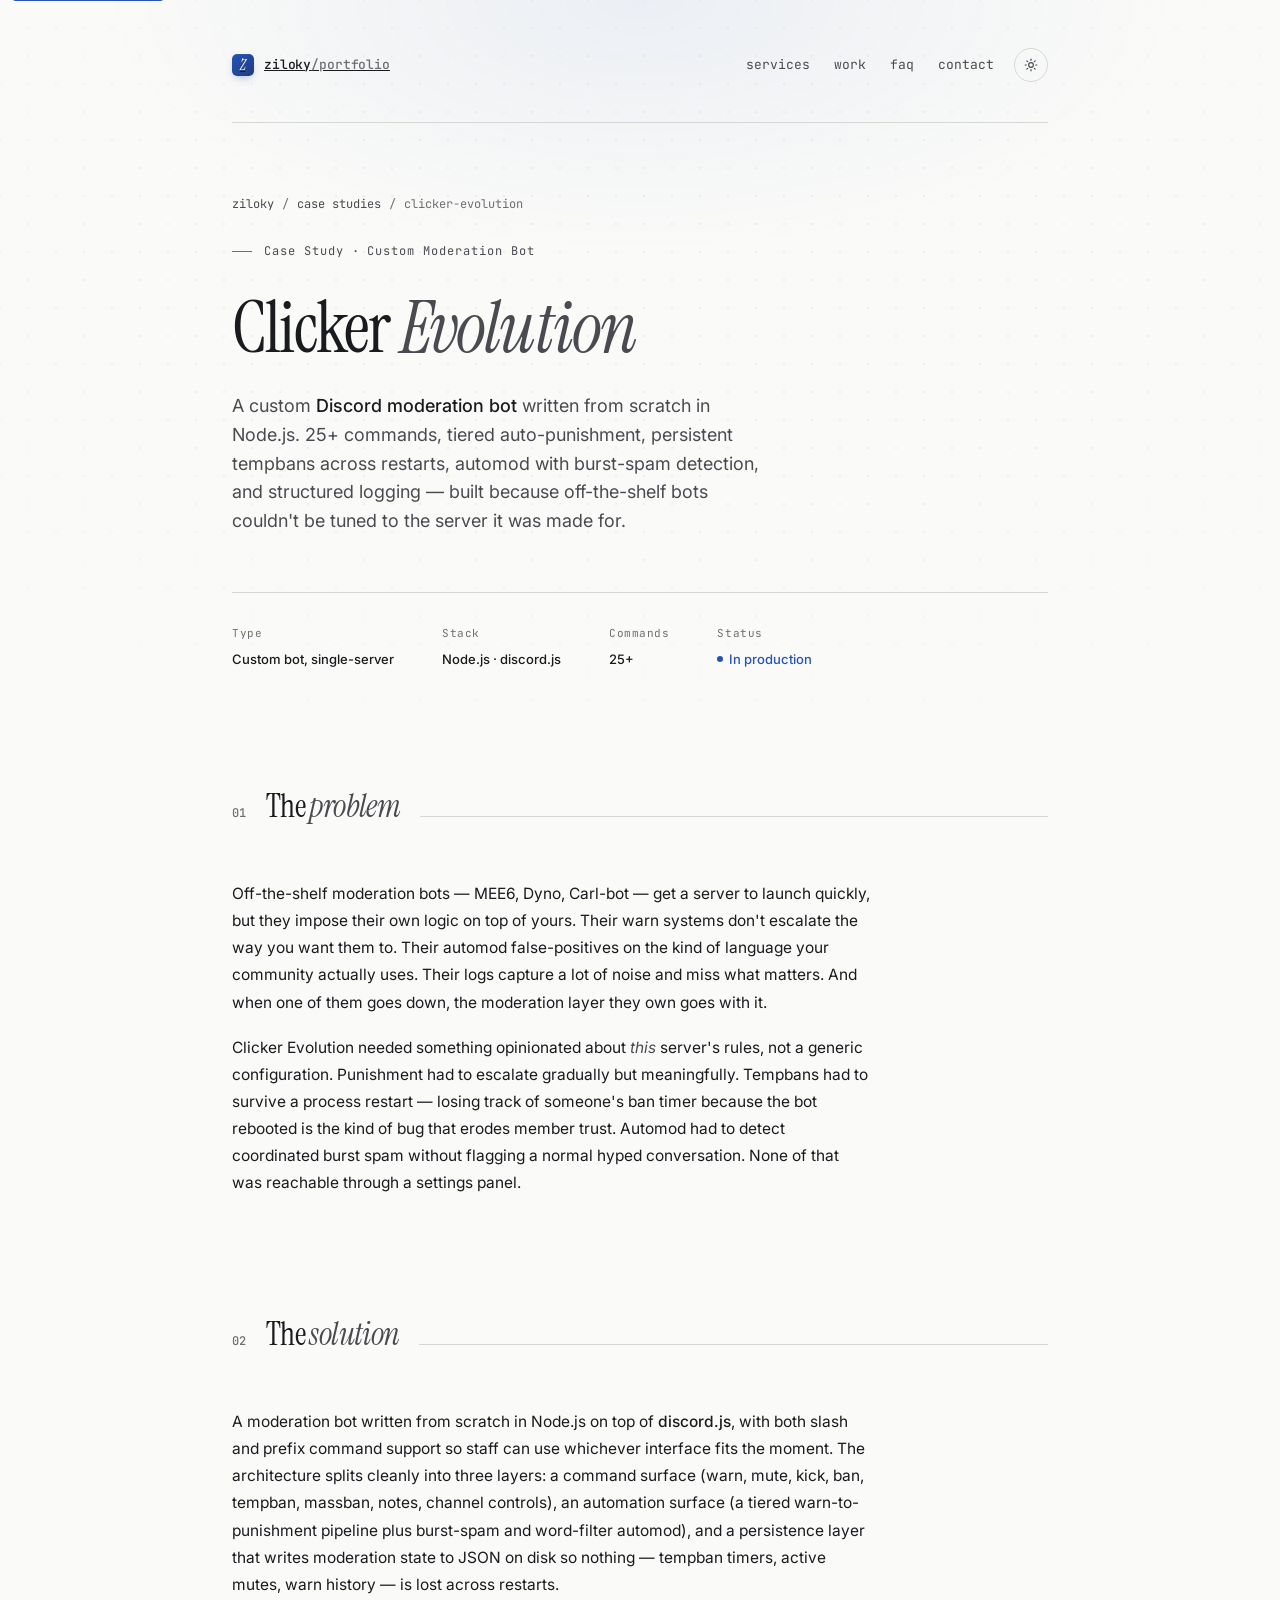
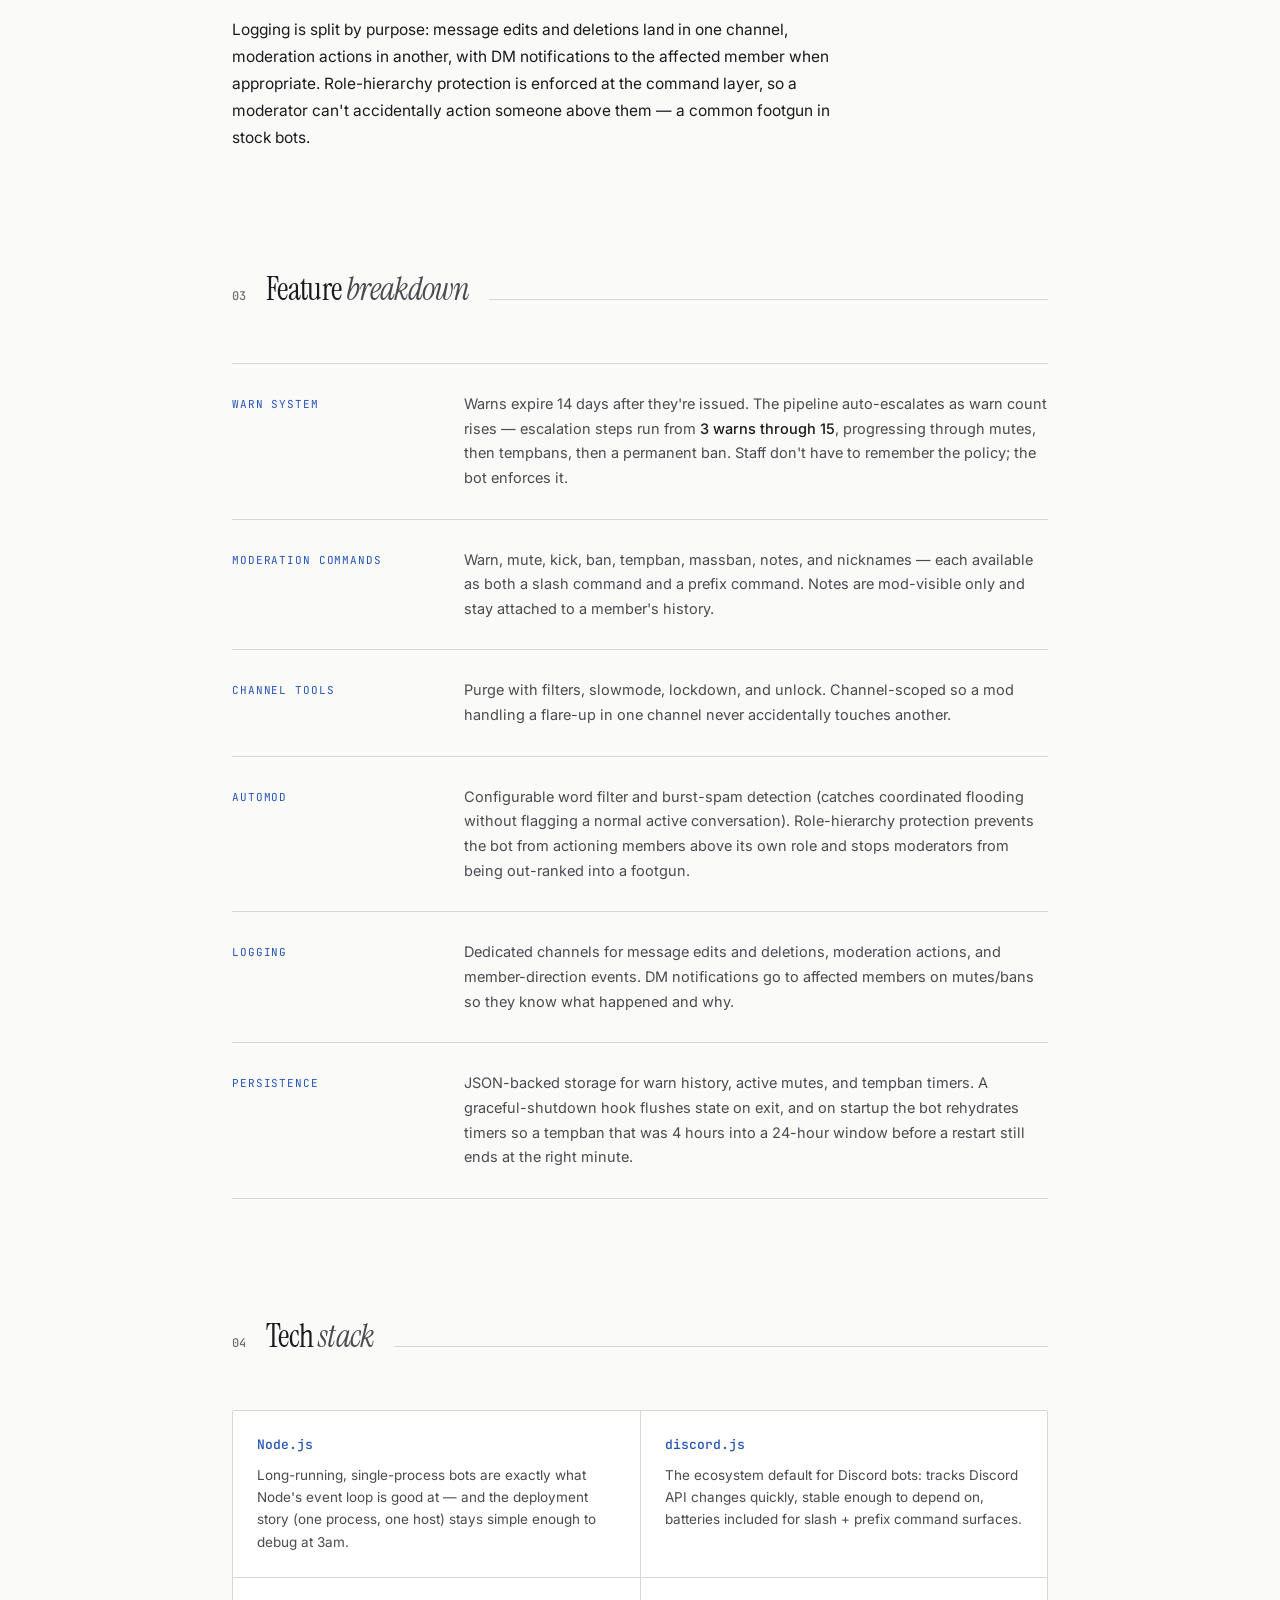
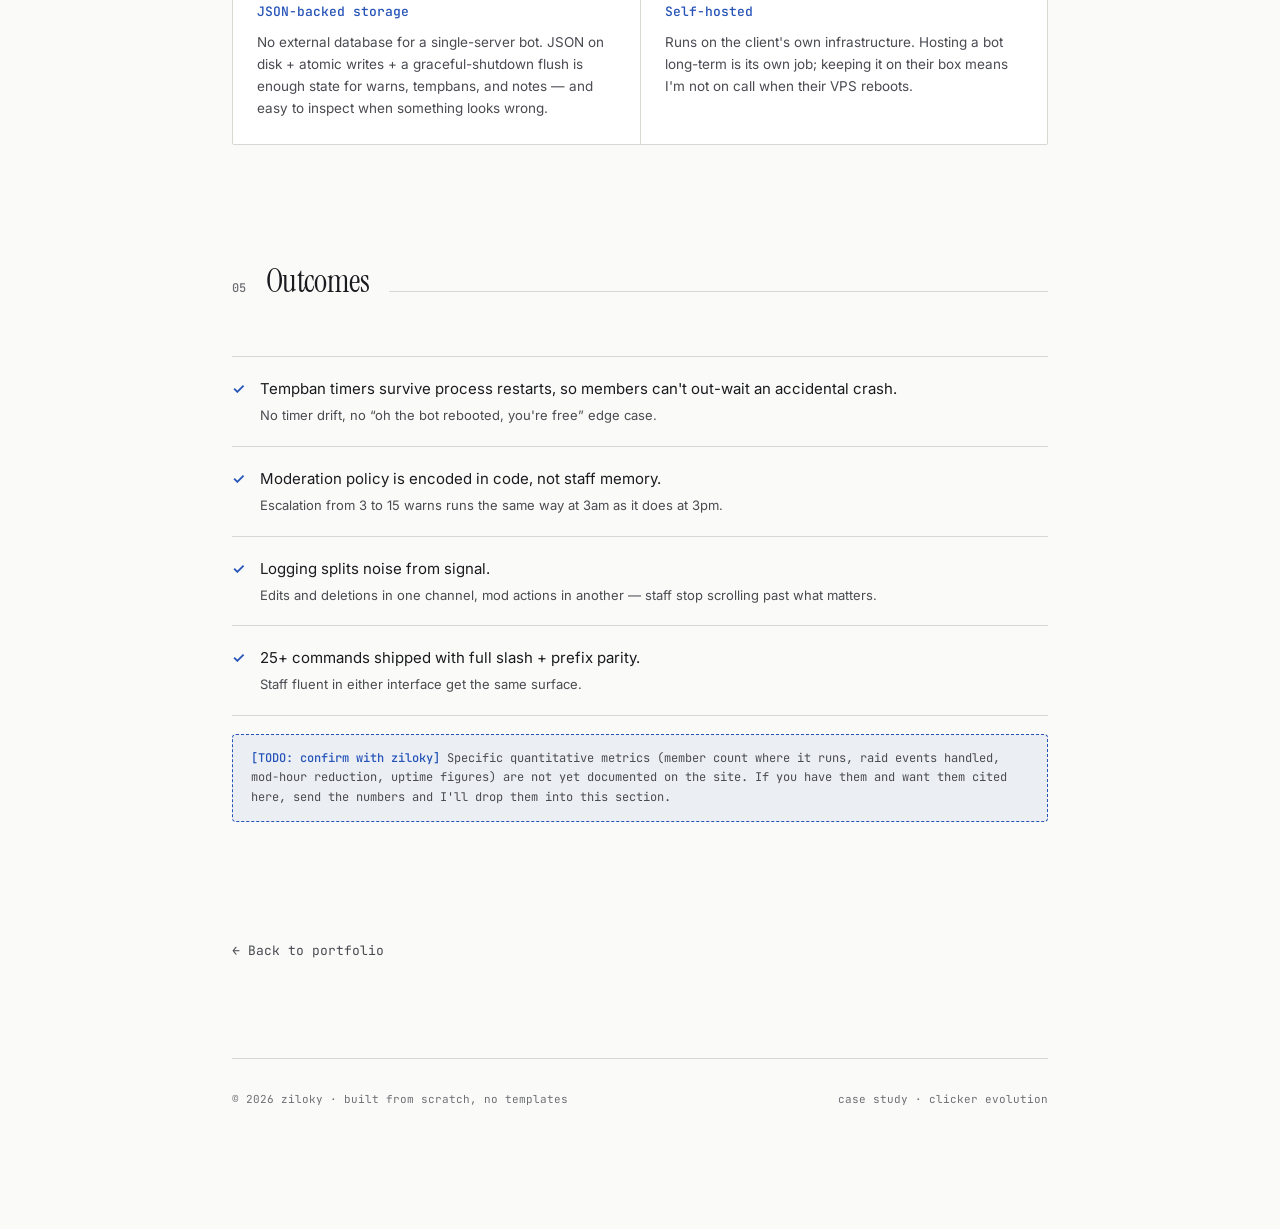
==== case-studies/clicker-evolution/index.html @ 85f427ac "Polish portfolio: SEO, accessibility, performance, case study page" ====
<!DOCTYPE html>
<html lang="en" class="no-js">
<head>
<script>document.documentElement.classList.remove('no-js');</script>
<meta charset="UTF-8">
<meta name="viewport" content="width=device-width, initial-scale=1.0">
<meta name="color-scheme" content="dark light">
<meta name="theme-color" content="#0b0c0e" media="(prefers-color-scheme: dark)">
<meta name="theme-color" content="#fafaf8" media="(prefers-color-scheme: light)">

<title>Clicker Evolution — Custom Discord Moderation Bot · Ziloky</title>
<meta name="description" content="Case study: a custom moderation bot for a Discord server, written from scratch in Node.js. 25+ commands, tiered auto-punishment, persistent tempbans, automod, and structured logging.">
<meta name="author" content="Ziloky">
<link rel="canonical" href="https://zil-oky.github.io/case-studies/clicker-evolution/">

<meta property="og:type" content="article">
<meta property="og:site_name" content="Ziloky">
<meta property="og:url" content="https://zil-oky.github.io/case-studies/clicker-evolution/">
<meta property="og:title" content="Clicker Evolution — Custom Discord Moderation Bot · Ziloky">
<meta property="og:description" content="A moderation bot built from scratch in Node.js. 25+ commands, tiered auto-punishment, persistent tempbans, automod, structured logging.">
<meta property="og:image" content="https://zil-oky.github.io/assets/og-image.png">
<meta property="og:image:width" content="1200">
<meta property="og:image:height" content="630">
<meta property="og:image:alt" content="Ziloky portfolio cover.">

<meta name="twitter:card" content="summary_large_image">
<meta name="twitter:title" content="Clicker Evolution — Custom Discord Moderation Bot · Ziloky">
<meta name="twitter:description" content="A moderation bot built from scratch in Node.js. 25+ commands, tiered auto-punishment, persistent tempbans, automod, structured logging.">
<meta name="twitter:image" content="https://zil-oky.github.io/assets/og-image.png">

<link rel="icon" href="/assets/favicon.svg" type="image/svg+xml">
<link rel="icon" href="/assets/favicon-32.png" sizes="32x32" type="image/png">
<link rel="apple-touch-icon" href="/assets/apple-touch-icon.png">
<link rel="manifest" href="/site.webmanifest">

<link rel="preconnect" href="https://fonts.googleapis.com">
<link rel="preconnect" href="https://fonts.gstatic.com" crossorigin>
<link rel="preload" as="style" href="https://fonts.googleapis.com/css2?family=Instrument+Serif:ital@0;1&family=Inter:wght@400;500;600&family=JetBrains+Mono:wght@400;500&display=swap" onload="this.onload=null;this.rel='stylesheet'">
<noscript><link rel="stylesheet" href="https://fonts.googleapis.com/css2?family=Instrument+Serif:ital@0;1&family=Inter:wght@400;500;600&family=JetBrains+Mono:wght@400;500&display=swap"></noscript>

<script type="application/ld+json">
{
  "@context": "https://schema.org",
  "@type": "Article",
  "headline": "Clicker Evolution — Custom Discord Moderation Bot",
  "description": "Case study: a custom moderation bot for a Discord server, written from scratch in Node.js.",
  "author": { "@type": "Person", "name": "Ziloky", "url": "https://zil-oky.github.io/" },
  "image": "https://zil-oky.github.io/assets/og-image.png",
  "mainEntityOfPage": "https://zil-oky.github.io/case-studies/clicker-evolution/"
}
</script>

<link rel="stylesheet" href="/assets/styles.css">
<style>
  /* Case-study page-specific tweaks */
  .breadcrumb{
    font-family: 'JetBrains Mono', monospace;
    font-size: 12px;
    color: var(--ink-faint);
    margin-bottom: 28px;
    display: flex;
    gap: 8px;
    align-items: center;
    flex-wrap: wrap;
  }
  .breadcrumb a{
    color: var(--ink-muted);
    text-decoration: none;
    transition: color 0.2s;
  }
  .breadcrumb a:hover{color: var(--accent)}
  .breadcrumb .sep{color: var(--ink-faint)}

  header.case-hero h1{
    font-size: clamp(40px, 6.5vw, 72px);
    margin-bottom: 28px;
  }
  .case-hero .lede{font-size: 18px}

  .prose{
    color: var(--ink);
    font-size: 15.5px;
    line-height: 1.75;
    max-width: 640px;
  }
  .prose p + p{margin-top: 18px}
  .prose strong{color: var(--ink); font-weight: 500}
  .prose em{font-style: italic; color: var(--ink-muted)}

  .feature-detail{
    border-top: 1px solid var(--line);
    padding: 28px 0;
    display: grid;
    grid-template-columns: 200px 1fr;
    gap: 32px;
    align-items: start;
  }
  .feature-detail:last-child{border-bottom: 1px solid var(--line)}
  .feature-detail .label{
    font-family: 'JetBrains Mono', monospace;
    font-size: 11px;
    letter-spacing: 0.08em;
    color: var(--accent);
    padding-top: 4px;
  }
  .feature-detail .body{color: var(--ink-muted); font-size: 14.5px; line-height: 1.7}
  .feature-detail .body strong{color: var(--ink); font-weight: 500}

  .stack-list{
    display: grid;
    grid-template-columns: 1fr 1fr;
    gap: 1px;
    background: var(--line);
    border: 1px solid var(--line);
    border-radius: 2px;
    overflow: hidden;
  }
  .stack-item{
    background: var(--bg-raised);
    padding: 24px;
  }
  .stack-item .name{
    font-family: 'JetBrains Mono', monospace;
    font-size: 13px;
    color: var(--accent);
    margin-bottom: 8px;
    font-weight: 500;
  }
  .stack-item .why{
    color: var(--ink-muted);
    font-size: 13.5px;
    line-height: 1.65;
  }

  .outcome-list{display: flex; flex-direction: column}
  .outcome-list li{
    list-style: none;
    border-top: 1px solid var(--line);
    padding: 20px 0 20px 28px;
    position: relative;
    color: var(--ink);
    font-size: 15px;
    line-height: 1.6;
  }
  .outcome-list li:last-child{border-bottom: 1px solid var(--line)}
  .outcome-list li::before{
    content: '✓';
    position: absolute;
    left: 0;
    top: 20px;
    color: var(--accent);
    font-weight: 600;
  }
  .outcome-list li .muted{color: var(--ink-muted); font-size: 13px; display: block; margin-top: 4px}

  .todo-note{
    background: var(--accent-soft);
    border: 1px dashed var(--accent);
    border-radius: 4px;
    padding: 14px 18px;
    font-family: 'JetBrains Mono', monospace;
    font-size: 12px;
    color: var(--ink-muted);
    line-height: 1.6;
    margin-top: 18px;
  }
  .todo-note strong{color: var(--accent); font-weight: 500}

  .back-link{
    display: inline-flex;
    align-items: center;
    gap: 10px;
    color: var(--ink-muted);
    text-decoration: none;
    font-family: 'JetBrains Mono', monospace;
    font-size: 13px;
    margin-top: 8px;
    transition: color 0.2s, gap 0.2s ease;
  }
  .back-link:hover{color: var(--accent); gap: 14px}

  @media (max-width: 780px){
    .feature-detail{grid-template-columns: 1fr; gap: 8px}
    .stack-list{grid-template-columns: 1fr}
  }
</style>
</head>
<body>

<a class="skip-link" href="#main">Skip to content</a>

<div class="wrap">

  <nav class="topbar reveal" aria-label="Primary">
    <a class="logo" href="/" aria-label="Ziloky portfolio — home">
      <span class="mark" aria-hidden="true">Z</span>
      <span class="logo-text">ziloky<span class="muted">/portfolio</span></span>
    </a>
    <div class="nav-right">
      <div class="nav-links">
        <a href="/#services">services</a>
        <a href="/#work">work</a>
        <a href="/#faq">faq</a>
        <a href="/#contact">contact</a>
      </div>
      <button class="theme-toggle" id="themeToggle" type="button" aria-label="Switch to light theme" aria-pressed="false">
        <svg id="themeIcon" width="14" height="14" viewBox="0 0 24 24" fill="none" stroke="currentColor" stroke-width="2" stroke-linecap="round" stroke-linejoin="round" aria-hidden="true" focusable="false">
          <path d="M21 12.79A9 9 0 1 1 11.21 3 7 7 0 0 0 21 12.79z"></path>
        </svg>
      </button>
    </div>
  </nav>

  <main id="main">

  <header class="case-hero">
    <nav class="breadcrumb" aria-label="Breadcrumb">
      <a href="/">ziloky</a>
      <span class="sep" aria-hidden="true">/</span>
      <a href="/#work">case studies</a>
      <span class="sep" aria-hidden="true">/</span>
      <span aria-current="page">clicker-evolution</span>
    </nav>

    <div class="eyebrow reveal d1">Case Study · Custom Moderation Bot</div>
    <h1 class="reveal d2">
      Clicker <em>Evolution</em>
    </h1>
    <p class="lede reveal d3">
      A custom <strong>Discord moderation bot</strong> written from scratch in Node.js. 25+ commands,
      tiered auto-punishment, persistent tempbans across restarts, automod with burst-spam
      detection, and structured logging — built because off-the-shelf bots couldn't be tuned
      to the server it was made for.
    </p>

    <div class="hero-meta reveal d4">
      <div>
        <span class="label">Type</span>
        <span class="value">Custom bot, single-server</span>
      </div>
      <div>
        <span class="label">Stack</span>
        <span class="value">Node.js · discord.js</span>
      </div>
      <div>
        <span class="label">Commands</span>
        <span class="value">25+</span>
      </div>
      <div>
        <span class="label">Status</span>
        <span class="value live"><span class="sr-only">Status: </span>In production</span>
      </div>
    </div>
  </header>

  <section id="problem" aria-labelledby="problem-heading">
    <div class="section-head">
      <span class="num" aria-hidden="true">01</span>
      <h2 id="problem-heading">The <em>problem</em></h2>
      <div class="rule" aria-hidden="true"></div>
    </div>
    <div class="prose" data-reveal>
      <p>
        Off-the-shelf moderation bots — MEE6, Dyno, Carl-bot — get a server to launch
        quickly, but they impose their own logic on top of yours. Their warn systems
        don't escalate the way you want them to. Their automod false-positives on the
        kind of language your community actually uses. Their logs capture a lot of
        noise and miss what matters. And when one of them goes down, the moderation
        layer they own goes with it.
      </p>
      <p>
        Clicker Evolution needed something opinionated about <em>this</em> server's
        rules, not a generic configuration. Punishment had to escalate gradually but
        meaningfully. Tempbans had to survive a process restart — losing track of
        someone's ban timer because the bot rebooted is the kind of bug that erodes
        member trust. Automod had to detect coordinated burst spam without flagging
        a normal hyped conversation. None of that was reachable through a settings panel.
      </p>
    </div>
  </section>

  <section id="solution" aria-labelledby="solution-heading">
    <div class="section-head">
      <span class="num" aria-hidden="true">02</span>
      <h2 id="solution-heading">The <em>solution</em></h2>
      <div class="rule" aria-hidden="true"></div>
    </div>
    <div class="prose" data-reveal>
      <p>
        A moderation bot written from scratch in Node.js on top of <strong>discord.js</strong>,
        with both slash and prefix command support so staff can use whichever
        interface fits the moment. The architecture splits cleanly into three layers:
        a command surface (warn, mute, kick, ban, tempban, massban, notes, channel
        controls), an automation surface (a tiered warn-to-punishment pipeline plus
        burst-spam and word-filter automod), and a persistence layer that writes
        moderation state to JSON on disk so nothing — tempban timers, active mutes,
        warn history — is lost across restarts.
      </p>
      <p>
        Logging is split by purpose: message edits and deletions land in one channel,
        moderation actions in another, with DM notifications to the affected member
        when appropriate. Role-hierarchy protection is enforced at the command layer,
        so a moderator can't accidentally action someone above them — a common
        footgun in stock bots.
      </p>
    </div>
  </section>

  <section id="features" aria-labelledby="features-heading">
    <div class="section-head">
      <span class="num" aria-hidden="true">03</span>
      <h2 id="features-heading">Feature <em>breakdown</em></h2>
      <div class="rule" aria-hidden="true"></div>
    </div>
    <div data-reveal>
      <div class="feature-detail">
        <div class="label">WARN SYSTEM</div>
        <div class="body">
          Warns expire 14 days after they're issued. The pipeline auto-escalates as
          warn count rises — escalation steps run from <strong>3 warns through 15</strong>,
          progressing through mutes, then tempbans, then a permanent ban. Staff don't
          have to remember the policy; the bot enforces it.
        </div>
      </div>
      <div class="feature-detail">
        <div class="label">MODERATION COMMANDS</div>
        <div class="body">
          Warn, mute, kick, ban, tempban, massban, notes, and nicknames — each
          available as both a slash command and a prefix command. Notes are
          mod-visible only and stay attached to a member's history.
        </div>
      </div>
      <div class="feature-detail">
        <div class="label">CHANNEL TOOLS</div>
        <div class="body">
          Purge with filters, slowmode, lockdown, and unlock. Channel-scoped so a
          mod handling a flare-up in one channel never accidentally touches another.
        </div>
      </div>
      <div class="feature-detail">
        <div class="label">AUTOMOD</div>
        <div class="body">
          Configurable word filter and burst-spam detection (catches coordinated
          flooding without flagging a normal active conversation). Role-hierarchy
          protection prevents the bot from actioning members above its own role and
          stops moderators from being out-ranked into a footgun.
        </div>
      </div>
      <div class="feature-detail">
        <div class="label">LOGGING</div>
        <div class="body">
          Dedicated channels for message edits and deletions, moderation actions,
          and member-direction events. DM notifications go to affected members on
          mutes/bans so they know what happened and why.
        </div>
      </div>
      <div class="feature-detail">
        <div class="label">PERSISTENCE</div>
        <div class="body">
          JSON-backed storage for warn history, active mutes, and tempban timers.
          A graceful-shutdown hook flushes state on exit, and on startup the bot
          rehydrates timers so a tempban that was 4 hours into a 24-hour window
          before a restart still ends at the right minute.
        </div>
      </div>
    </div>
  </section>

  <section id="stack" aria-labelledby="stack-heading">
    <div class="section-head">
      <span class="num" aria-hidden="true">04</span>
      <h2 id="stack-heading">Tech <em>stack</em></h2>
      <div class="rule" aria-hidden="true"></div>
    </div>
    <div class="stack-list" data-reveal>
      <div class="stack-item">
        <div class="name">Node.js</div>
        <div class="why">Long-running, single-process bots are exactly what Node's event loop is good at — and the deployment story (one process, one host) stays simple enough to debug at 3am.</div>
      </div>
      <div class="stack-item">
        <div class="name">discord.js</div>
        <div class="why">The ecosystem default for Discord bots: tracks Discord API changes quickly, stable enough to depend on, batteries included for slash + prefix command surfaces.</div>
      </div>
      <div class="stack-item">
        <div class="name">JSON-backed storage</div>
        <div class="why">No external database for a single-server bot. JSON on disk + atomic writes + a graceful-shutdown flush is enough state for warns, tempbans, and notes — and easy to inspect when something looks wrong.</div>
      </div>
      <div class="stack-item">
        <div class="name">Self-hosted</div>
        <div class="why">Runs on the client's own infrastructure. Hosting a bot long-term is its own job; keeping it on their box means I'm not on call when their VPS reboots.</div>
      </div>
    </div>
  </section>

  <section id="outcomes" aria-labelledby="outcomes-heading">
    <div class="section-head">
      <span class="num" aria-hidden="true">05</span>
      <h2 id="outcomes-heading">Outcomes</h2>
      <div class="rule" aria-hidden="true"></div>
    </div>
    <div data-reveal>
      <ul class="outcome-list">
        <li>
          Tempban timers survive process restarts, so members can't out-wait an
          accidental crash.
          <span class="muted">No timer drift, no “oh the bot rebooted, you're free” edge case.</span>
        </li>
        <li>
          Moderation policy is encoded in code, not staff memory.
          <span class="muted">Escalation from 3 to 15 warns runs the same way at 3am as it does at 3pm.</span>
        </li>
        <li>
          Logging splits noise from signal.
          <span class="muted">Edits and deletions in one channel, mod actions in another — staff stop scrolling past what matters.</span>
        </li>
        <li>
          25+ commands shipped with full slash + prefix parity.
          <span class="muted">Staff fluent in either interface get the same surface.</span>
        </li>
      </ul>
      <div class="todo-note">
        <strong>[TODO: confirm with ziloky]</strong> Specific quantitative metrics
        (member count where it runs, raid events handled, mod-hour reduction, uptime
        figures) are not yet documented on the site. If you have them and want them
        cited here, send the numbers and I'll drop them into this section.
      </div>
    </div>
  </section>

  <section id="back" aria-label="Continue browsing">
    <a href="/#work" class="back-link">← Back to portfolio</a>
  </section>

  </main>

  <footer class="foot">
    <div>© <span id="year">2026</span> ziloky · built from scratch, no templates</div>
    <div>case study · clicker evolution</div>
  </footer>

</div>

<div class="toast" id="toast" role="status" aria-live="polite" aria-atomic="true"></div>

<script src="/assets/site.js" defer></script>
</body>
</html>
---- assets/styles.css ----
:root[data-theme="dark"]{
    --bg: #0b0c0e;
    --bg-raised: #131418;
    --bg-hover: #1a1c21;
    --ink: #e8e8ea;
    --ink-muted: #9a9ba1;
    --ink-faint: #5a5b61;
    --line: #1f2126;
    --accent: #6b9dff;
    --accent-soft: rgba(107, 157, 255, 0.08);
    --shadow: 0 1px 3px rgba(0,0,0,0.4);
  }
  :root[data-theme="light"]{
    --bg: #fafaf8;
    --bg-raised: #ffffff;
    --bg-hover: #f3f3f0;
    --ink: #1a1b1f;
    --ink-muted: #4a4b51;
    --ink-faint: #6e6f74;
    --line: #d8d8d3;
    --accent: #2553b8;
    --accent-soft: rgba(47, 95, 199, 0.07);
    --shadow: 0 1px 3px rgba(0,0,0,0.05);
  }

  *{box-sizing:border-box;margin:0;padding:0}
  html{scroll-behavior:smooth}

  /* Skip link */
  .skip-link{
    position: absolute;
    top: -40px;
    left: 12px;
    background: var(--accent);
    color: #fff;
    padding: 10px 16px;
    border-radius: 4px;
    text-decoration: none;
    font-family: 'JetBrains Mono', monospace;
    font-size: 13px;
    z-index: 1001;
    transition: top 0.15s ease;
  }
  .skip-link:focus{top: 12px}

  /* Visually hidden, but available to assistive tech */
  .sr-only{
    position: absolute;
    width: 1px;height: 1px;
    padding: 0;margin: -1px;
    overflow: hidden;
    clip: rect(0,0,0,0);
    white-space: nowrap;
    border: 0;
  }
  body{
    background: var(--bg);
    color: var(--ink);
    font-family: 'Inter', -apple-system, BlinkMacSystemFont, sans-serif;
    font-size: 15px;
    line-height: 1.6;
    font-weight: 400;
    -webkit-font-smoothing: antialiased;
    -moz-osx-font-smoothing: grayscale;
    transition: background 0.3s ease, color 0.3s ease;
    min-height: 100vh;
  }

  /* Layered ambient backdrop: a top accent glow + a faint dot-grid for
     depth. Both respect the active theme via the --line / --accent-soft
     custom properties. */
  body::before{
    content:'';
    position:fixed;inset:0;
    pointer-events:none;
    z-index:-2;
    background-image:
      radial-gradient(ellipse 60% 40% at 50% 0%, var(--accent-soft), transparent 70%);
    transition: opacity 0.3s ease;
  }
  body::after{
    content:'';
    position:fixed;inset:0;
    pointer-events:none;
    z-index:-1;
    opacity: 0.35;
    background-image: radial-gradient(circle at 1px 1px, var(--line) 1px, transparent 0);
    background-size: 28px 28px;
    background-position: -1px -1px;
    mask-image: radial-gradient(ellipse 80% 60% at 50% 30%, #000 40%, transparent 100%);
    -webkit-mask-image: radial-gradient(ellipse 80% 60% at 50% 30%, #000 40%, transparent 100%);
  }

  .wrap{
    max-width: 880px;
    margin: 0 auto;
    padding: 48px 32px 120px;
  }

  /* Nav */
  nav.topbar{
    display:flex;justify-content:space-between;align-items:center;
    padding-bottom: 40px;
    margin-bottom: 72px;
    border-bottom: 1px solid var(--line);
  }
  nav .logo{
    display:flex;align-items:center;gap:10px;
    font-family: 'JetBrains Mono', monospace;
    font-size:13px;
    font-weight:500;
    color: var(--ink);
    letter-spacing: -0.01em;
  }
  nav .logo .mark{
    width: 22px; height: 22px;
    border-radius: 5px;
    background: linear-gradient(135deg, var(--accent), color-mix(in srgb, var(--accent) 60%, var(--ink)));
    color: #fff;
    display: inline-flex;
    align-items: center;
    justify-content: center;
    font-family: 'Instrument Serif', serif;
    font-style: italic;
    font-weight: 400;
    font-size: 14px;
    line-height: 1;
    letter-spacing: -0.04em;
    flex-shrink: 0;
    box-shadow: 0 1px 0 rgba(255,255,255,0.06) inset, 0 4px 12px -6px var(--accent);
    transition: transform 0.25s ease;
  }
  nav .logo:hover .mark{transform: rotate(-6deg)}
  /* Legacy .dot kept for the contact pill / live indicator. */
  nav .logo .dot{
    width:6px;height:6px;border-radius:50%;
    background:var(--accent);
    animation: pulse 3s ease-in-out infinite;
  }
  @keyframes pulse{
    0%,100%{opacity:1}
    50%{opacity:0.4}
  }
  nav .logo .muted{color: var(--ink-faint)}

  .nav-right{display:flex;align-items:center;gap:20px}
  .nav-links{
    display:flex;gap:24px;
    font-size:13px;
    font-family: 'JetBrains Mono', monospace;
  }
  .nav-links a{
    color: var(--ink-muted);
    text-decoration: none;
    transition: color 0.2s;
  }
  .nav-links a:hover{color: var(--ink)}

  .theme-toggle{
    background: transparent;
    border: 1px solid var(--line);
    color: var(--ink-muted);
    width: 34px;height: 34px;
    border-radius: 50%;
    cursor: pointer;
    display: flex;align-items: center;justify-content: center;
    transition: all 0.2s;
    font-size: 14px;
  }
  .theme-toggle:hover{
    border-color: var(--accent);
    color: var(--ink);
    background: var(--accent-soft);
  }

  /* Hero */
  header.hero{padding: 16px 0 80px}
  .eyebrow{
    font-family: 'JetBrains Mono', monospace;
    font-size:12px;
    color: var(--ink-muted);
    letter-spacing: 0.08em;
    margin-bottom: 32px;
    display:flex;align-items:center;gap:12px;
  }
  .eyebrow::before{
    content:'';width:20px;height:1px;background: var(--ink-faint);
  }
  h1{
    font-family: 'Instrument Serif', serif;
    font-weight: 400;
    font-size: clamp(48px, 8.5vw, 96px);
    line-height: 0.98;
    letter-spacing: -0.025em;
    margin-bottom: 36px;
    color: var(--ink);
  }
  h1 em{font-style: italic; color: var(--ink-muted)}
  h1 .accent{color: var(--accent); font-style: italic}
  h1 .has-flourish{position: relative; display: inline-block}
  h1 .flourish{
    position: absolute;
    left: 0;
    bottom: -0.18em;
    width: 100%;
    height: 0.22em;
    color: var(--accent);
    opacity: 0.55;
    pointer-events: none;
    overflow: visible;
  }

  .lede{
    font-size: 17px;
    color: var(--ink-muted);
    max-width: 540px;
    line-height: 1.6;
  }
  .lede strong{color: var(--ink); font-weight: 500}

  .hero-meta{
    display:flex;gap:48px;flex-wrap:wrap;
    margin-top: 56px;
    padding-top: 32px;
    border-top: 1px solid var(--line);
    font-size: 13px;
  }
  .hero-meta div{display:flex;flex-direction:column;gap:6px}
  .hero-meta .label{
    color: var(--ink-faint);
    font-family: 'JetBrains Mono', monospace;
    font-size: 11px;
    letter-spacing: 0.05em;
  }
  .hero-meta .value{color: var(--ink); font-weight: 500}
  .hero-meta .value.live{
    color: var(--accent);
    display: inline-flex;align-items: center;gap: 6px;
  }
  .hero-meta .value.live::before{
    content:'';
    width: 6px;height: 6px;border-radius: 50%;
    background: var(--accent);
    animation: pulse 2s ease-in-out infinite;
  }

  /* Sections */
  section{margin-top: 112px; scroll-margin-top: 40px}
  .section-head{
    display:flex;align-items:baseline;gap:20px;
    margin-bottom: 48px;
  }
  .section-head .num{
    font-family: 'JetBrains Mono', monospace;
    font-size: 12px;
    color: var(--ink-faint);
    font-weight: 500;
  }
  .section-head h2{
    font-family: 'Instrument Serif', serif;
    font-weight: 400;
    font-size: 32px;
    letter-spacing: -0.02em;
    color: var(--ink);
  }
  .section-head h2 em{font-style: italic; color: var(--ink-muted)}
  .section-head .rule{flex:1; height:1px; background: var(--line)}

  /* Stats */
  .stats{
    display:grid;
    grid-template-columns: repeat(4, 1fr);
    gap: 40px;
  }
  .stat{
    padding: 22px 0 6px;
    border-top: 1px solid var(--line);
    position: relative;
  }
  .stat::before{
    content: '';
    position: absolute;
    left: 0;
    top: -1px;
    width: 28px;
    height: 1px;
    background: var(--accent);
  }
  .stat .n{
    font-family: 'Instrument Serif', serif;
    font-size: 56px;
    line-height: 1;
    letter-spacing: -0.035em;
    color: var(--ink);
    margin-bottom: 10px;
  }
  .stat .n .unit{
    font-size: 24px;
    color: var(--accent);
    font-style: italic;
    margin-left: 2px;
  }
  .stat .k{
    font-family: 'JetBrains Mono', monospace;
    font-size: 11px;
    color: var(--ink-faint);
    letter-spacing: 0.06em;
    text-transform: uppercase;
  }

  /* Services */
  .services{
    display:grid;
    grid-template-columns: 1fr 1fr;
    gap: 1px;
    background: var(--line);
    border: 1px solid var(--line);
    border-radius: 2px;
    overflow: hidden;
  }
  .service{
    background: var(--bg-raised);
    padding: 36px;
    transition: background 0.25s ease, color 0.25s ease;
  }
  .service:hover{background: var(--bg-hover)}
  .service:hover h3{color: var(--accent)}
  .service h3{transition: color 0.2s}
  .service .num{
    font-family: 'JetBrains Mono', monospace;
    font-size: 11px;
    color: var(--accent);
    letter-spacing: 0.08em;
    margin-bottom: 16px;
    font-weight: 500;
  }
  .service h3{
    font-family: 'Instrument Serif', serif;
    font-weight: 400;
    font-size: 24px;
    letter-spacing: -0.015em;
    margin-bottom: 14px;
    color: var(--ink);
  }
  .service p{
    color: var(--ink-muted);
    font-size: 14px;
    line-height: 1.6;
    margin-bottom: 20px;
  }
  .service ul{
    list-style: none;
    font-size: 13px;
    font-family: 'JetBrains Mono', monospace;
  }
  .service ul li{
    padding: 5px 0;
    padding-left: 18px;
    position: relative;
    color: var(--ink);
  }
  .service ul li::before{
    content: '›';
    position: absolute;
    left: 0;
    color: var(--ink-faint);
  }

  /* Bot showcase */
  .bot-box{
    background: var(--bg-raised);
    border: 1px solid var(--line);
    border-radius: 4px;
    overflow: hidden;
    display: block;
  }
  .bot-box--link{
    text-decoration: none;
    color: inherit;
    transition: border-color 0.25s ease;
  }
  .bot-box--link:hover{border-color: var(--accent)}
  .bot-box--link:hover h3{color: var(--accent)}
  .bot-box--link:hover .bot-cta .arrow{transform: translateX(4px)}
  .bot-box--link h3{transition: color 0.2s}
  .bot-cta{
    display: inline-flex;
    align-items: center;
    gap: 8px;
    margin-top: 24px;
    color: var(--accent);
    font-family: 'JetBrains Mono', monospace;
    font-size: 12px;
    letter-spacing: 0.05em;
  }
  .bot-cta .arrow{
    display: inline-block;
    transition: transform 0.25s ease;
  }
  .bot-header{
    padding: 16px 24px;
    border-bottom: 1px solid var(--line);
    display:flex;align-items:center;
    font-family: 'JetBrains Mono', monospace;
    font-size: 12px;
    color: var(--ink-muted);
  }
  .bot-header .tag{
    padding: 3px 8px;
    background: var(--accent-soft);
    color: var(--accent);
    border-radius: 3px;
    font-size: 10px;
    letter-spacing: 0.05em;
    margin-right: 12px;
  }
  .bot-body{padding: 36px}
  .bot-body h3{
    font-family: 'Instrument Serif', serif;
    font-weight: 400;
    font-size: 28px;
    letter-spacing: -0.02em;
    margin-bottom: 16px;
    color: var(--ink);
  }
  .bot-body > p{
    color: var(--ink-muted);
    font-size: 14px;
    max-width: 620px;
    margin-bottom: 28px;
    line-height: 1.65;
  }
  .feature-grid{
    display: grid;
    grid-template-columns: repeat(3, 1fr);
    gap: 1px;
    background: var(--line);
    border: 1px solid var(--line);
    border-radius: 2px;
    overflow: hidden;
  }
  .feature{
    background: var(--bg);
    padding: 18px;
    font-size: 12px;
  }
  .feature .k{
    color: var(--accent);
    font-family: 'JetBrains Mono', monospace;
    font-size: 10px;
    letter-spacing: 0.08em;
    margin-bottom: 6px;
  }
  .feature .v{color: var(--ink); line-height: 1.5}

  /* Experience */
  .exp-list{display:flex;flex-direction:column}
  .exp-item{
    display:grid;
    grid-template-columns: 160px 1fr;
    gap: 32px;
    padding: 28px 0;
    border-top: 1px solid var(--line);
    align-items: start;
  }
  .exp-item:last-child{border-bottom: 1px solid var(--line)}
  .exp-year{
    font-family: 'JetBrains Mono', monospace;
    font-size: 12px;
    color: var(--ink-faint);
    padding-top: 4px;
  }
  .exp-content h4{
    font-weight: 500;
    font-size: 16px;
    margin-bottom: 8px;
    color: var(--ink);
  }
  .exp-content h4 .highlight{color: var(--accent); font-weight: 500}
  .exp-content p{
    color: var(--ink-muted);
    font-size: 14px;
    line-height: 1.65;
  }

  /* Testimonials */
  .testimonials-empty{
    background: var(--bg-raised);
    border: 1px dashed var(--line);
    border-radius: 4px;
    padding: 56px 32px;
    text-align: center;
  }
  .testimonials-empty .label{
    font-family: 'JetBrains Mono', monospace;
    font-size: 11px;
    color: var(--accent);
    letter-spacing: 0.12em;
    margin-bottom: 14px;
  }
  .testimonials-empty-msg{
    color: var(--ink-muted);
    font-size: 15px;
    line-height: 1.6;
    max-width: 460px;
    margin: 0 auto;
  }
  .testimonials-empty-msg strong{color: var(--ink); font-weight: 500}

  .testimonials-grid{
    display: grid;
    grid-template-columns: repeat(2, 1fr);
    gap: 20px;
  }
  .testimonial-card{
    background: var(--bg-raised);
    border: 1px solid var(--line);
    border-radius: 4px;
    padding: 32px;
    display: flex;
    flex-direction: column;
    transition: border-color 0.25s ease;
  }
  .testimonial-card:hover{border-color: var(--accent)}
  .testimonial-quote{
    font-family: 'Instrument Serif', serif;
    font-style: italic;
    font-size: 19px;
    line-height: 1.5;
    color: var(--ink);
    margin: 0 0 24px;
    flex: 1;
    quotes: "\201C" "\201D";
  }
  .testimonial-quote::before{
    content: open-quote;
    color: var(--accent);
    margin-right: 2px;
  }
  .testimonial-quote::after{
    content: close-quote;
    color: var(--accent);
    margin-left: 2px;
  }
  .testimonial-attr{
    display: flex;
    align-items: center;
    gap: 12px;
    margin-top: auto;
    padding-top: 18px;
    border-top: 1px solid var(--line);
  }
  .testimonial-avatar{
    width: 38px; height: 38px;
    border-radius: 50%;
    background: var(--bg);
    color: var(--accent);
    border: 1px solid var(--line);
    display: flex;
    align-items: center;
    justify-content: center;
    font-family: 'JetBrains Mono', monospace;
    font-size: 12px;
    font-weight: 500;
    flex-shrink: 0;
    overflow: hidden;
  }
  .testimonial-avatar img{
    width: 100%; height: 100%;
    object-fit: cover;
  }
  .testimonial-meta{display: flex; flex-direction: column; gap: 2px; min-width: 0}
  .testimonial-meta .name{
    color: var(--ink);
    font-size: 14px;
    font-weight: 500;
  }
  .testimonial-meta .role{
    color: var(--ink-muted);
    font-size: 12px;
  }
  .testimonial-meta .server{
    color: var(--ink-faint);
    font-family: 'JetBrains Mono', monospace;
    font-size: 11px;
    margin-top: 1px;
    overflow: hidden;
    text-overflow: ellipsis;
    white-space: nowrap;
  }

  /* FAQ */
  .faq-list{display: flex; flex-direction: column}
  .faq-item{border-top: 1px solid var(--line)}
  .faq-item:last-child{border-bottom: 1px solid var(--line)}
  .faq-h{
    margin: 0;
    font-weight: 500;
    font-size: inherit;
    line-height: inherit;
  }
  .faq-q{
    width: 100%;
    background: transparent;
    border: none;
    padding: 24px 0;
    display: flex;
    justify-content: space-between;
    align-items: center;
    cursor: pointer;
    text-align: left;
    color: var(--ink);
    font-family: 'Inter', sans-serif;
    font-size: 16px;
    font-weight: 500;
    transition: color 0.2s;
  }
  .faq-q:hover{color: var(--accent)}
  .faq-q .icon{
    width: 20px;height: 20px;
    display: flex;align-items: center;justify-content: center;
    color: var(--ink-faint);
    font-family: 'JetBrains Mono', monospace;
    font-size: 18px;
    transition: transform 0.3s ease, color 0.2s;
    flex-shrink: 0;
    margin-left: 16px;
  }
  .faq-q[aria-expanded="true"] .icon{
    transform: rotate(45deg);
    color: var(--accent);
  }
  .faq-a[hidden]{display: none}
  .faq-a-inner{
    padding: 0 0 24px 0;
    color: var(--ink-muted);
    font-size: 14px;
    line-height: 1.7;
    max-width: 640px;
    animation: faq-fade 0.25s ease-out;
  }
  @keyframes faq-fade{
    from{opacity: 0; transform: translateY(-4px)}
    to{opacity: 1; transform: translateY(0)}
  }

  /* Contact */
  .contact{
    background: var(--bg-raised);
    border: 1px solid var(--line);
    border-radius: 4px;
    padding: 64px 48px;
    text-align: center;
    position: relative;
    overflow: hidden;
  }
  .contact::before{
    content:'';
    position: absolute;inset: 0;
    background: radial-gradient(ellipse 50% 60% at 50% 100%, var(--accent-soft), transparent 70%);
    pointer-events: none;
  }
  .contact .label{
    font-family: 'JetBrains Mono', monospace;
    font-size: 11px;
    color: var(--accent);
    letter-spacing: 0.15em;
    margin-bottom: 20px;
    position: relative;z-index: 1;
  }
  .contact h2{
    font-family: 'Instrument Serif', serif;
    font-size: clamp(36px, 5.5vw, 52px);
    line-height: 1.05;
    letter-spacing: -0.02em;
    margin-bottom: 20px;
    color: var(--ink);
    position: relative;z-index: 1;
  }
  .contact h2 em{color: var(--ink-muted); font-style: italic}
  .contact h2 .accent{color: var(--accent); font-style: italic}
  .contact p.note{
    color: var(--ink-muted);
    font-size: 15px;
    max-width: 480px;
    margin: 0 auto 36px;
    line-height: 1.6;
    position: relative;z-index: 1;
  }
  .contact-methods{
    display: flex;
    justify-content: center;
    gap: 12px;
    flex-wrap: wrap;
    position: relative;z-index: 1;
  }
  .contact-pill{
    display: inline-flex;
    align-items: center;
    gap: 12px;
    background: var(--bg);
    border: 1px solid var(--line);
    padding: 14px 22px;
    border-radius: 100px;
    font-size: 13px;
    color: var(--ink);
    text-decoration: none;
    transition: all 0.2s;
    cursor: pointer;
    font-family: inherit;
    font-weight: 500;
  }
  .contact-pill:hover{
    border-color: var(--accent);
    background: var(--bg-hover);
    transform: translateY(-1px);
  }
  .contact-pill .dot{
    width: 8px;height: 8px;
    border-radius: 50%;
    background: var(--accent);
  }
  .contact-pill.copied{
    border-color: var(--accent);
    color: var(--accent);
  }
  .contact-pill .check{display: none; color: var(--accent)}
  .contact-pill.copied .check{display: inline-flex; align-items:center; gap:8px}
  .contact-pill.copied .default{display: none}
  .contact-pill .default{display: inline-flex; align-items: center; gap: 10px}

  .contact-primary-note{
    margin-top: 22px;
    color: var(--ink-faint);
    font-size: 12px;
    font-family: 'JetBrains Mono', monospace;
    letter-spacing: 0.02em;
    position: relative;
    z-index: 1;
  }

  .contact-extras{
    display: grid;
    grid-template-columns: 1fr 1fr;
    gap: 24px;
    margin-top: 32px;
  }
  .contact-secondary,
  .contact-checklist{
    background: var(--bg-raised);
    border: 1px solid var(--line);
    border-radius: 4px;
    padding: 28px 32px;
  }
  .contact-extras-title{
    font-family: 'Instrument Serif', serif;
    font-weight: 400;
    font-style: italic;
    font-size: 22px;
    color: var(--ink);
    margin-bottom: 14px;
    letter-spacing: -0.01em;
  }
  .contact-extras-sub{
    color: var(--ink-muted);
    font-size: 13.5px;
    line-height: 1.55;
    margin-bottom: 18px;
  }

  .contact-secondary-list{
    list-style: none;
    display: flex;
    flex-direction: column;
  }
  .contact-secondary-list li{
    display: grid;
    grid-template-columns: 110px 1fr;
    gap: 16px;
    padding: 12px 0;
    border-top: 1px solid var(--line);
    align-items: start;
    font-size: 13.5px;
    line-height: 1.55;
  }
  .contact-secondary-list li:first-child{border-top: none; padding-top: 4px}
  .csl-key{
    color: var(--ink-faint);
    font-family: 'JetBrains Mono', monospace;
    font-size: 11px;
    letter-spacing: 0.05em;
    padding-top: 2px;
  }
  .csl-val{color: var(--ink)}
  .csl-val a{
    color: var(--ink);
    text-decoration: none;
    border-bottom: 1px solid var(--line);
    transition: color 0.2s, border-color 0.2s;
  }
  .csl-val a:hover{color: var(--accent); border-bottom-color: var(--accent)}

  .todo-inline{
    color: var(--ink-muted);
    font-style: italic;
    font-size: 13px;
    line-height: 1.55;
    display: inline-block;
  }
  .todo-inline code{
    background: var(--bg);
    padding: 1px 6px;
    border-radius: 3px;
    font-size: 11.5px;
    border: 1px solid var(--line);
    font-style: normal;
  }

  .checklist{
    list-style: none;
    display: flex;
    flex-direction: column;
  }
  .checklist li{
    display: grid;
    grid-template-columns: 130px 1fr;
    gap: 16px;
    padding: 12px 0 12px 24px;
    border-top: 1px solid var(--line);
    position: relative;
    font-size: 13.5px;
    line-height: 1.55;
  }
  .checklist li:first-child{border-top: none}
  .checklist li::before{
    content: '';
    position: absolute;
    left: 0;
    top: 18px;
    width: 12px;
    height: 12px;
    border: 1px solid var(--line);
    border-radius: 2px;
    background: var(--bg);
  }
  .cl-key{
    color: var(--ink);
    font-weight: 500;
    font-size: 13px;
  }
  .cl-val{color: var(--ink-muted); font-size: 13px}
  .cl-val em{font-style: italic; color: var(--ink)}

  /* Toast */
  .toast{
    position: fixed;
    bottom: 32px;
    left: 50%;
    transform: translateX(-50%) translateY(20px);
    background: var(--ink);
    color: var(--bg);
    padding: 12px 20px;
    border-radius: 100px;
    font-size: 13px;
    font-weight: 500;
    opacity: 0;
    pointer-events: none;
    transition: all 0.3s ease;
    z-index: 1000;
    box-shadow: var(--shadow);
  }
  .toast.show{
    opacity: 1;
    transform: translateX(-50%) translateY(0);
  }

  /* Footer */
  footer.foot{
    margin-top: 96px;
    padding-top: 32px;
    border-top: 1px solid var(--line);
    display:flex;justify-content:space-between;
    font-family: 'JetBrains Mono', monospace;
    font-size: 11px;
    color: var(--ink-faint);
  }

  /* Hero reveal animation (CSS-only, runs once on load) */
  .reveal{
    opacity: 0;
    transform: translateY(16px);
    animation: reveal 0.7s ease-out forwards;
  }
  @keyframes reveal{
    to{opacity: 1; transform: translateY(0)}
  }
  .d1{animation-delay: 0.08s}
  .d2{animation-delay: 0.16s}
  .d3{animation-delay: 0.24s}
  .d4{animation-delay: 0.32s}

  /* Scroll-revealed blocks (IntersectionObserver-driven). */
  [data-reveal]{
    opacity: 0;
    transform: translateY(14px);
    transition: opacity 0.7s ease-out, transform 0.7s ease-out;
    will-change: opacity, transform;
  }
  [data-reveal].is-visible{
    opacity: 1;
    transform: none;
  }
  /* Fallback: if JS is disabled, never hide the content. */
  .no-js [data-reveal]{opacity: 1; transform: none}

  /* Responsive */
  @media (max-width: 780px){
    .wrap{padding: 24px 20px 80px}
    nav.topbar{margin-bottom: 40px; padding-bottom: 24px}
    .nav-links{display: none}
    header.hero{padding: 8px 0 48px}
    section{margin-top: 72px}
    .stats{grid-template-columns: repeat(2, 1fr); gap: 32px}
    .services{grid-template-columns: 1fr}
    .feature-grid{grid-template-columns: 1fr}
    .exp-item{grid-template-columns: 1fr; gap: 10px}
    .exp-year{padding-top: 0}
    .hero-meta{gap: 28px}
    .contact{padding: 48px 24px}
    .bot-body{padding: 28px}
    .service{padding: 28px}
    .testimonials-grid{grid-template-columns: 1fr}
    .testimonial-card{padding: 28px}
    .contact-extras{grid-template-columns: 1fr; gap: 16px}
    .contact-secondary,
    .contact-checklist{padding: 24px 22px}
    .contact-secondary-list li{grid-template-columns: 90px 1fr; gap: 12px}
    .checklist li{grid-template-columns: 110px 1fr; gap: 12px}
    footer.foot{flex-direction: column; gap: 10px}
  }

  a:focus-visible, button:focus-visible, [tabindex="0"]:focus-visible{
    outline: 2px solid var(--accent);
    outline-offset: 3px;
    border-radius: 3px;
  }
  .faq-q:focus-visible{
    outline-offset: 6px;
  }
  .contact-pill:focus-visible{
    outline-offset: 4px;
  }

  /* Reduced motion */
  @media (prefers-reduced-motion: reduce){
    *, *::before, *::after{
      animation-duration: 0.001ms !important;
      animation-iteration-count: 1 !important;
      transition-duration: 0.001ms !important;
      scroll-behavior: auto !important;
    }
    html{scroll-behavior: auto}
    .reveal{opacity: 1; transform: none}
    .contact-pill:hover{transform: none}
  }
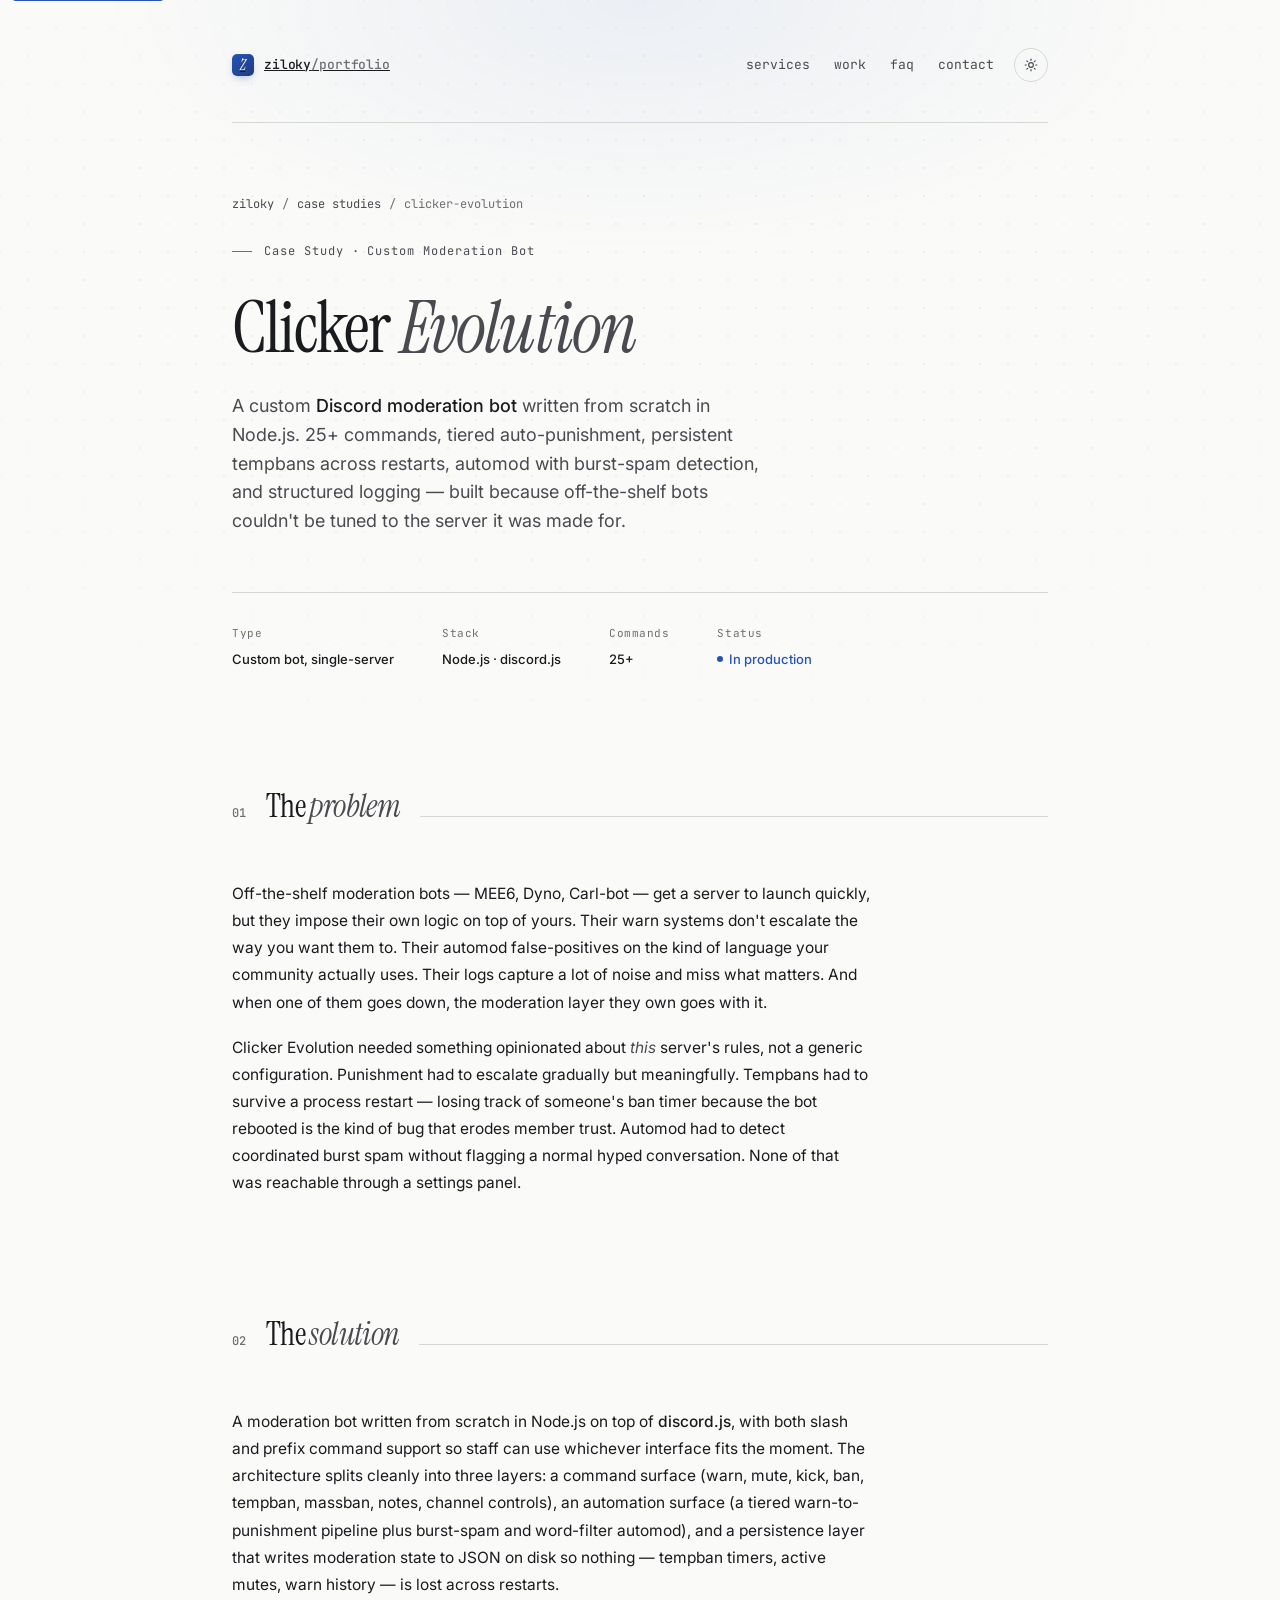
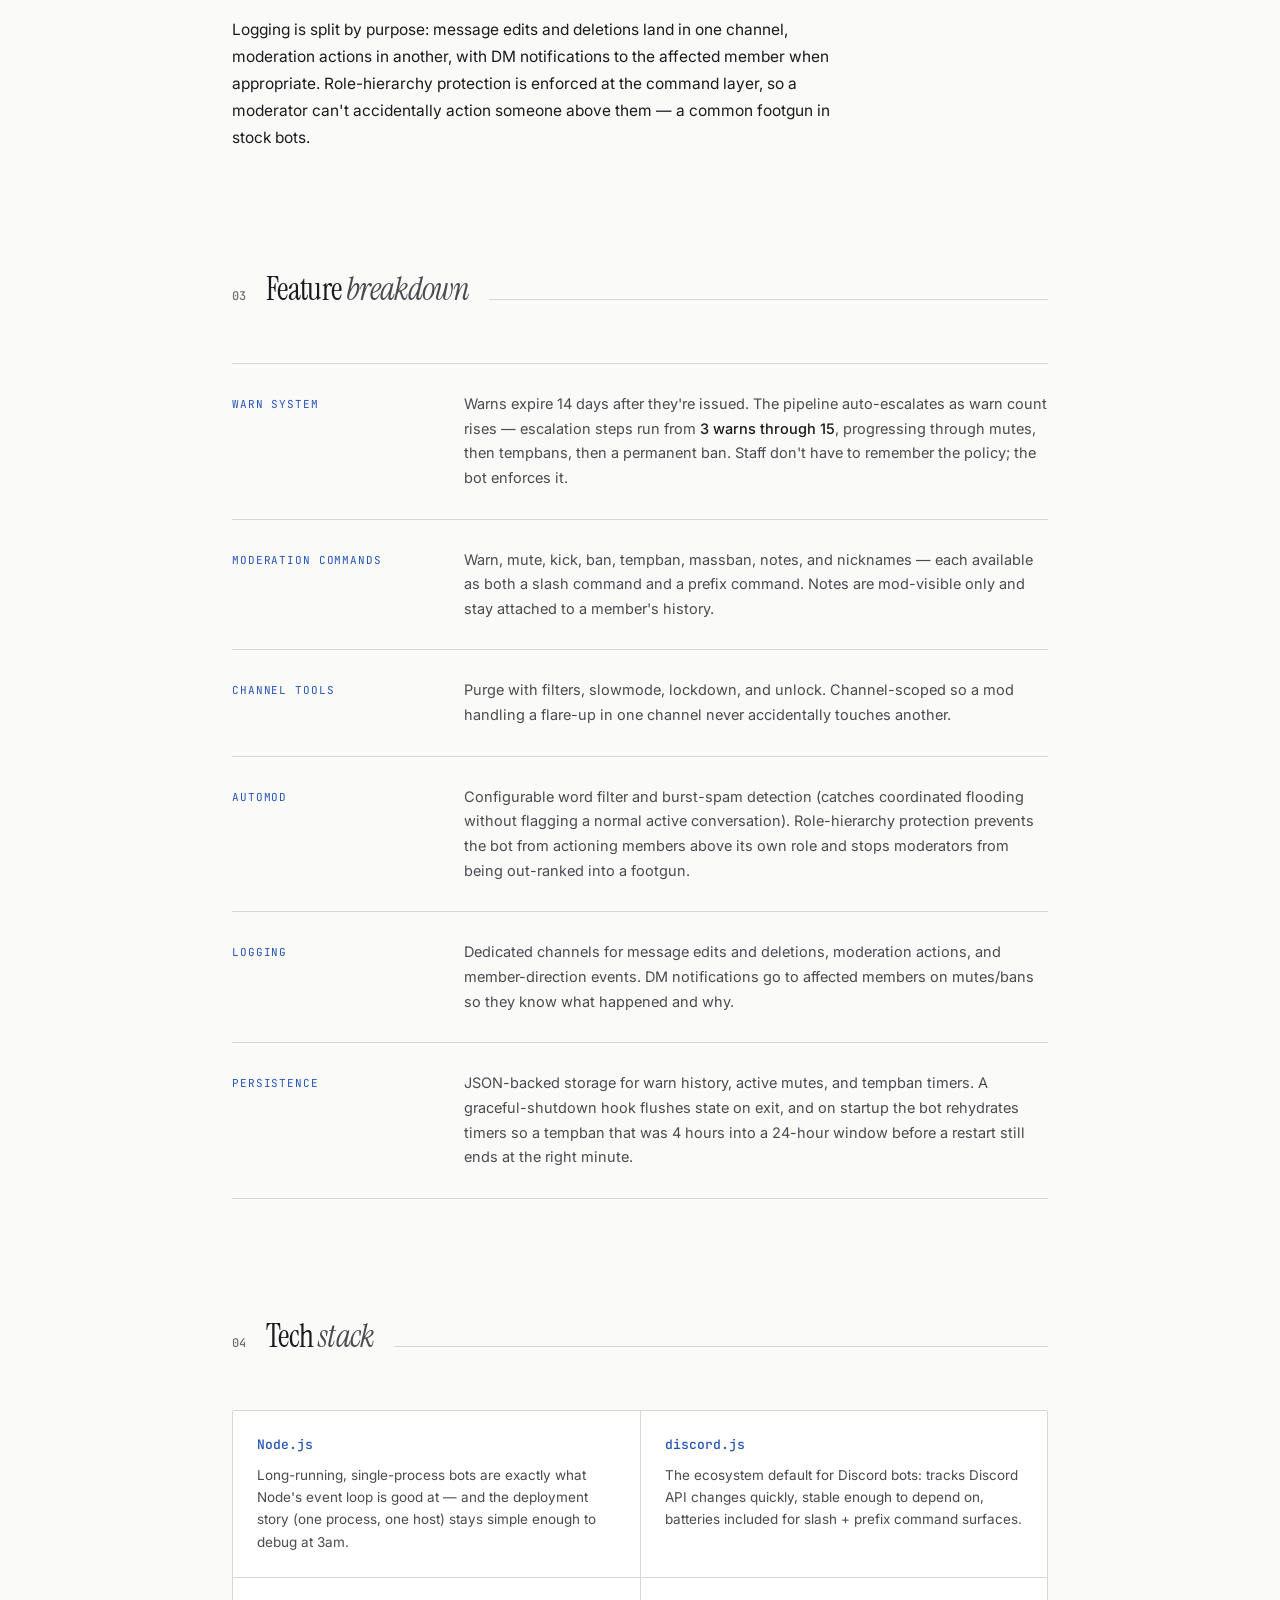
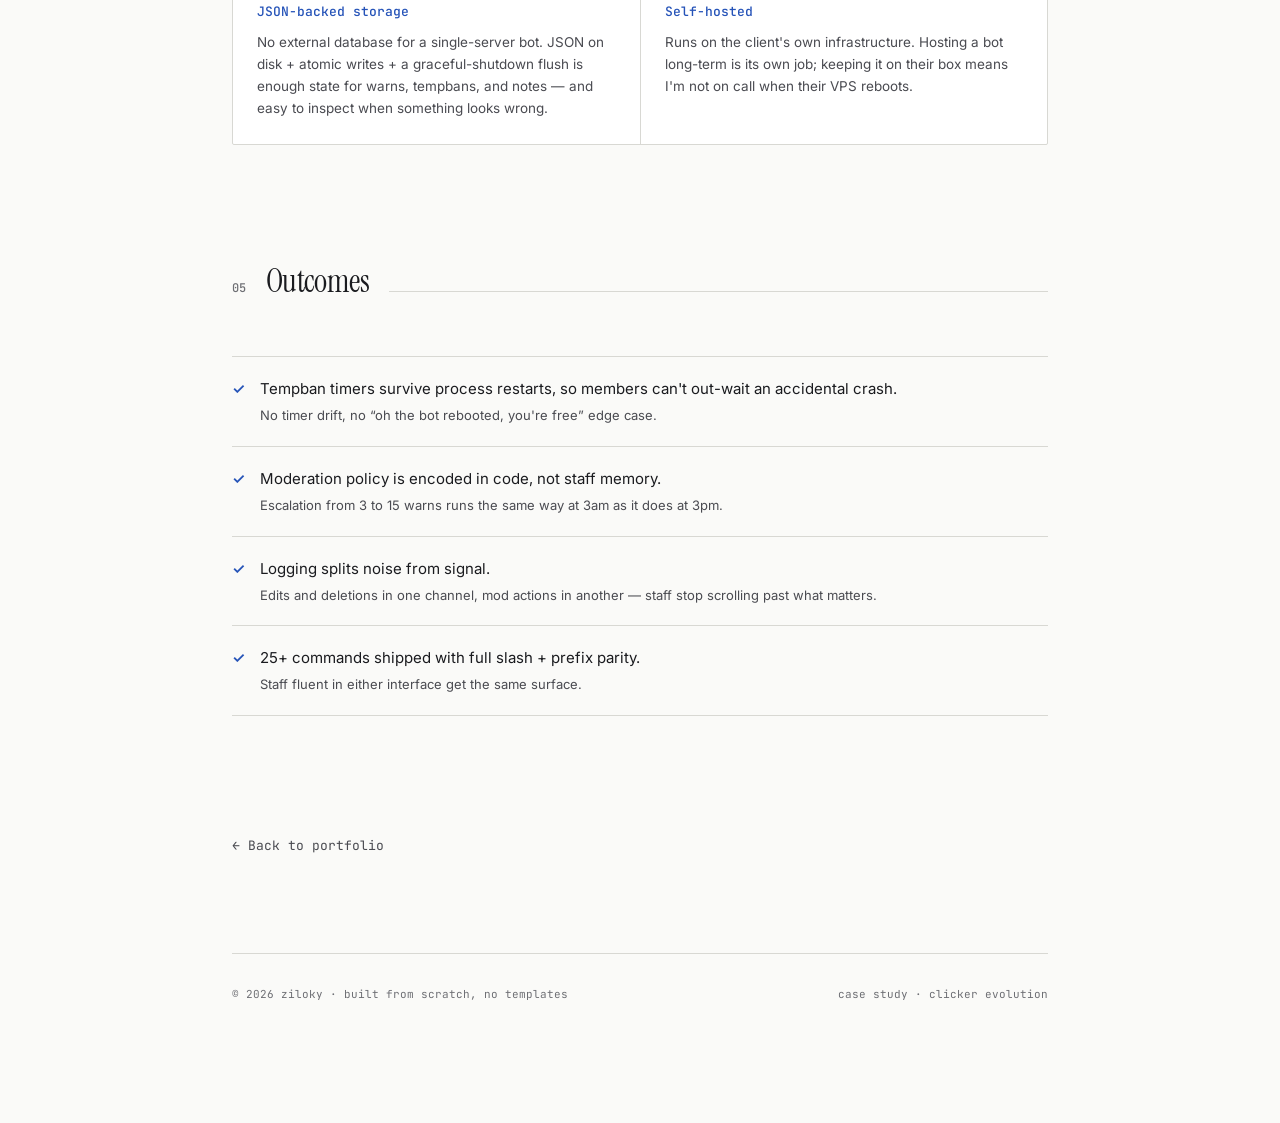
==== commit 2be8c0ce: "commit" ====
--- a/case-studies/clicker-evolution/index.html
+++ b/case-studies/clicker-evolution/index.html
@@ -418,12 +418,6 @@
           <span class="muted">Staff fluent in either interface get the same surface.</span>
         </li>
       </ul>
-      <div class="todo-note">
-        <strong>[TODO: confirm with ziloky]</strong> Specific quantitative metrics
-        (member count where it runs, raid events handled, mod-hour reduction, uptime
-        figures) are not yet documented on the site. If you have them and want them
-        cited here, send the numbers and I'll drop them into this section.
-      </div>
     </div>
   </section>
 
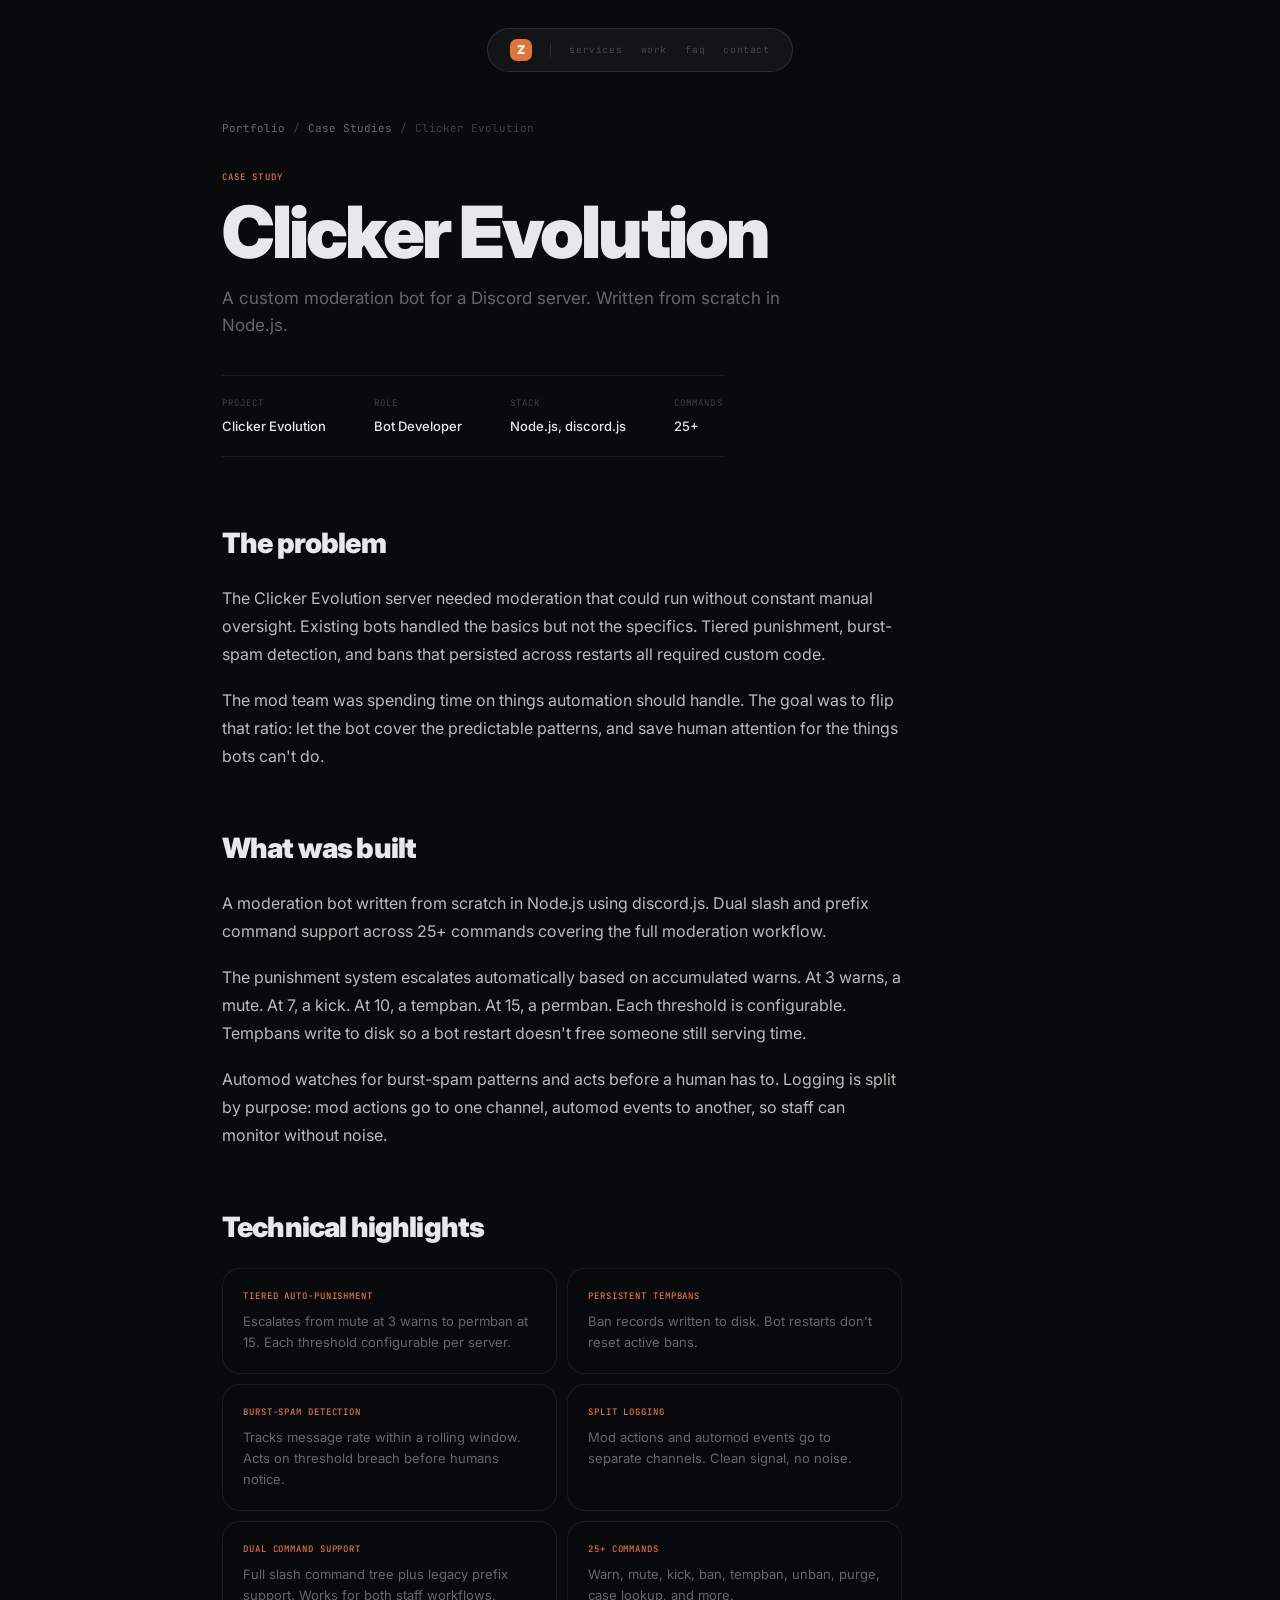
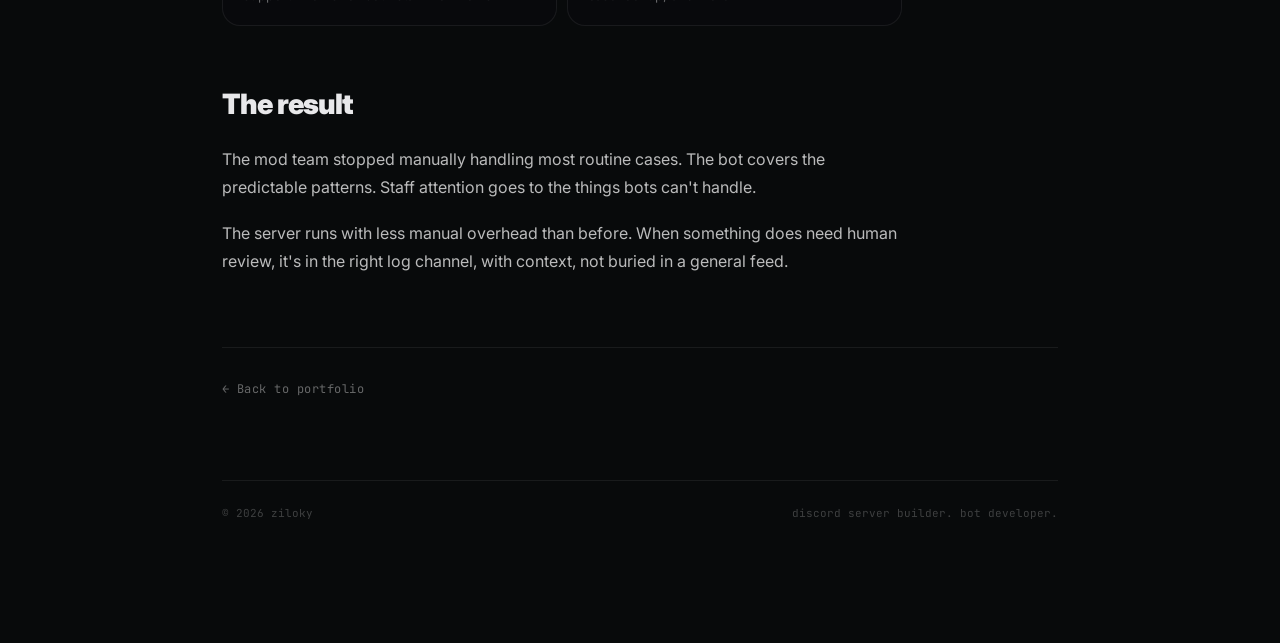
==== commit a5e0f6af: "feat: add case study page — Clicker Evolution magazine feature" ====
--- a/case-studies/clicker-evolution/index.html
+++ b/case-studies/clicker-evolution/index.html
@@ -4,12 +4,9 @@
 <script>document.documentElement.classList.remove('no-js');</script>
 <meta charset="UTF-8">
 <meta name="viewport" content="width=device-width, initial-scale=1.0">
-<meta name="color-scheme" content="dark light">
-<meta name="theme-color" content="#0b0c0e" media="(prefers-color-scheme: dark)">
-<meta name="theme-color" content="#fafaf8" media="(prefers-color-scheme: light)">
 
 <title>Clicker Evolution — Custom Discord Moderation Bot · Ziloky</title>
-<meta name="description" content="Case study: a custom moderation bot for a Discord server, written from scratch in Node.js. 25+ commands, tiered auto-punishment, persistent tempbans, automod, and structured logging.">
+<meta name="description" content="Case study: a custom moderation bot built from scratch in Node.js for a Discord server. 25+ commands, tiered auto-punishment, persistent tempbans, burst-spam detection, split logging.">
 <meta name="author" content="Ziloky">
 <link rel="canonical" href="https://zil-oky.github.io/case-studies/clicker-evolution/">
 
@@ -17,172 +14,177 @@
 <meta property="og:site_name" content="Ziloky">
 <meta property="og:url" content="https://zil-oky.github.io/case-studies/clicker-evolution/">
 <meta property="og:title" content="Clicker Evolution — Custom Discord Moderation Bot · Ziloky">
-<meta property="og:description" content="A moderation bot built from scratch in Node.js. 25+ commands, tiered auto-punishment, persistent tempbans, automod, structured logging.">
+<meta property="og:description" content="A moderation bot built from scratch in Node.js. 25+ commands, tiered auto-punishment, persistent tempbans, automod, split logging.">
 <meta property="og:image" content="https://zil-oky.github.io/assets/og-image.png">
 <meta property="og:image:width" content="1200">
 <meta property="og:image:height" content="630">
-<meta property="og:image:alt" content="Ziloky portfolio cover.">
+<meta property="og:image:alt" content="Ziloky — case study: Clicker Evolution moderation bot.">
 
 <meta name="twitter:card" content="summary_large_image">
 <meta name="twitter:title" content="Clicker Evolution — Custom Discord Moderation Bot · Ziloky">
-<meta name="twitter:description" content="A moderation bot built from scratch in Node.js. 25+ commands, tiered auto-punishment, persistent tempbans, automod, structured logging.">
+<meta name="twitter:description" content="A moderation bot built from scratch in Node.js. 25+ commands, tiered punishment, persistent tempbans.">
 <meta name="twitter:image" content="https://zil-oky.github.io/assets/og-image.png">
 
 <link rel="icon" href="/assets/favicon.svg" type="image/svg+xml">
 <link rel="icon" href="/assets/favicon-32.png" sizes="32x32" type="image/png">
 <link rel="apple-touch-icon" href="/assets/apple-touch-icon.png">
 <link rel="manifest" href="/site.webmanifest">
-
-<link rel="preconnect" href="https://fonts.googleapis.com">
-<link rel="preconnect" href="https://fonts.gstatic.com" crossorigin>
-<link rel="preload" as="style" href="https://fonts.googleapis.com/css2?family=Instrument+Serif:ital@0;1&family=Inter:wght@400;500;600&family=JetBrains+Mono:wght@400;500&display=swap" onload="this.onload=null;this.rel='stylesheet'">
-<noscript><link rel="stylesheet" href="https://fonts.googleapis.com/css2?family=Instrument+Serif:ital@0;1&family=Inter:wght@400;500;600&family=JetBrains+Mono:wght@400;500&display=swap"></noscript>
 
 <script type="application/ld+json">
 {
   "@context": "https://schema.org",
   "@type": "Article",
   "headline": "Clicker Evolution — Custom Discord Moderation Bot",
-  "description": "Case study: a custom moderation bot for a Discord server, written from scratch in Node.js.",
+  "description": "Case study: a custom moderation bot built from scratch in Node.js.",
   "author": { "@type": "Person", "name": "Ziloky", "url": "https://zil-oky.github.io/" },
   "image": "https://zil-oky.github.io/assets/og-image.png",
   "mainEntityOfPage": "https://zil-oky.github.io/case-studies/clicker-evolution/"
 }
 </script>
 
+<link rel="preconnect" href="https://fonts.googleapis.com">
+<link rel="preconnect" href="https://fonts.gstatic.com" crossorigin>
+<link rel="preload" as="style" href="https://fonts.googleapis.com/css2?family=Inter:wght@400;500;600;700;900&family=JetBrains+Mono:wght@400;500&display=swap" onload="this.onload=null;this.rel='stylesheet'">
+<noscript><link rel="stylesheet" href="https://fonts.googleapis.com/css2?family=Inter:wght@400;500;600;700;900&family=JetBrains+Mono:wght@400;500&display=swap"></noscript>
 <link rel="stylesheet" href="/assets/styles.css">
+
 <style>
-  /* Case-study page-specific tweaks */
-  .breadcrumb{
-    font-family: 'JetBrains Mono', monospace;
-    font-size: 12px;
-    color: var(--ink-faint);
-    margin-bottom: 28px;
-    display: flex;
-    gap: 8px;
-    align-items: center;
-    flex-wrap: wrap;
-  }
-  .breadcrumb a{
-    color: var(--ink-muted);
-    text-decoration: none;
-    transition: color 0.2s;
-  }
-  .breadcrumb a:hover{color: var(--accent)}
-  .breadcrumb .sep{color: var(--ink-faint)}
-
-  header.case-hero h1{
-    font-size: clamp(40px, 6.5vw, 72px);
-    margin-bottom: 28px;
-  }
-  .case-hero .lede{font-size: 18px}
-
-  .prose{
-    color: var(--ink);
-    font-size: 15.5px;
-    line-height: 1.75;
-    max-width: 640px;
-  }
-  .prose p + p{margin-top: 18px}
-  .prose strong{color: var(--ink); font-weight: 500}
-  .prose em{font-style: italic; color: var(--ink-muted)}
-
-  .feature-detail{
-    border-top: 1px solid var(--line);
-    padding: 28px 0;
-    display: grid;
-    grid-template-columns: 200px 1fr;
-    gap: 32px;
-    align-items: start;
-  }
-  .feature-detail:last-child{border-bottom: 1px solid var(--line)}
-  .feature-detail .label{
-    font-family: 'JetBrains Mono', monospace;
-    font-size: 11px;
-    letter-spacing: 0.08em;
-    color: var(--accent);
-    padding-top: 4px;
-  }
-  .feature-detail .body{color: var(--ink-muted); font-size: 14.5px; line-height: 1.7}
-  .feature-detail .body strong{color: var(--ink); font-weight: 500}
-
-  .stack-list{
-    display: grid;
-    grid-template-columns: 1fr 1fr;
-    gap: 1px;
-    background: var(--line);
-    border: 1px solid var(--line);
-    border-radius: 2px;
-    overflow: hidden;
-  }
-  .stack-item{
-    background: var(--bg-raised);
-    padding: 24px;
-  }
-  .stack-item .name{
-    font-family: 'JetBrains Mono', monospace;
-    font-size: 13px;
-    color: var(--accent);
-    margin-bottom: 8px;
-    font-weight: 500;
-  }
-  .stack-item .why{
-    color: var(--ink-muted);
-    font-size: 13.5px;
-    line-height: 1.65;
-  }
-
-  .outcome-list{display: flex; flex-direction: column}
-  .outcome-list li{
-    list-style: none;
-    border-top: 1px solid var(--line);
-    padding: 20px 0 20px 28px;
-    position: relative;
-    color: var(--ink);
-    font-size: 15px;
-    line-height: 1.6;
-  }
-  .outcome-list li:last-child{border-bottom: 1px solid var(--line)}
-  .outcome-list li::before{
-    content: '✓';
-    position: absolute;
-    left: 0;
-    top: 20px;
-    color: var(--accent);
-    font-weight: 600;
-  }
-  .outcome-list li .muted{color: var(--ink-muted); font-size: 13px; display: block; margin-top: 4px}
-
-  .todo-note{
-    background: var(--accent-soft);
-    border: 1px dashed var(--accent);
-    border-radius: 4px;
-    padding: 14px 18px;
-    font-family: 'JetBrains Mono', monospace;
-    font-size: 12px;
-    color: var(--ink-muted);
-    line-height: 1.6;
-    margin-top: 18px;
-  }
-  .todo-note strong{color: var(--accent); font-weight: 500}
-
-  .back-link{
-    display: inline-flex;
-    align-items: center;
-    gap: 10px;
-    color: var(--ink-muted);
-    text-decoration: none;
-    font-family: 'JetBrains Mono', monospace;
-    font-size: 13px;
-    margin-top: 8px;
-    transition: color 0.2s, gap 0.2s ease;
-  }
-  .back-link:hover{color: var(--accent); gap: 14px}
-
-  @media (max-width: 780px){
-    .feature-detail{grid-template-columns: 1fr; gap: 8px}
-    .stack-list{grid-template-columns: 1fr}
-  }
+/* ── Case study page styles ─────────────── */
+.cs-page { padding-top: 48px; }
+
+.breadcrumb {
+  display: flex;
+  align-items: center;
+  gap: 8px;
+  font-family: 'JetBrains Mono', monospace;
+  font-size: 11px;
+  color: var(--ink-faint);
+  margin-bottom: 32px;
+  flex-wrap: wrap;
+}
+.breadcrumb a { color: var(--ink-muted); text-decoration: none; transition: color 0.2s; }
+.breadcrumb a:hover { color: var(--accent); }
+.breadcrumb .sep { color: var(--ink-faint); }
+
+.cs-project-tag {
+  font-family: 'JetBrains Mono', monospace;
+  font-size: 9px;
+  letter-spacing: 0.12em;
+  color: var(--accent);
+  text-transform: uppercase;
+  font-weight: 500;
+  margin-bottom: 16px;
+}
+.cs-h1 {
+  font-family: -apple-system, BlinkMacSystemFont, 'Inter', sans-serif;
+  font-weight: 900;
+  font-size: clamp(40px, 7vw, 72px);
+  line-height: 0.9;
+  letter-spacing: -0.04em;
+  color: var(--ink);
+  margin-bottom: 20px;
+}
+.cs-subtitle {
+  font-size: 17px;
+  color: var(--ink-muted);
+  line-height: 1.6;
+  max-width: 560px;
+  margin-bottom: 36px;
+}
+.cs-meta {
+  display: grid;
+  grid-template-columns: repeat(4, auto);
+  gap: 0;
+  border-top: 1px solid var(--line);
+  border-bottom: 1px solid var(--line);
+  padding: 20px 0;
+  margin-bottom: 64px;
+  width: fit-content;
+  column-gap: 48px;
+}
+.cs-meta div { display: flex; flex-direction: column; gap: 5px; }
+.cs-meta dt {
+  font-family: 'JetBrains Mono', monospace;
+  font-size: 9px;
+  letter-spacing: 0.12em;
+  color: var(--ink-faint);
+  text-transform: uppercase;
+}
+.cs-meta dd {
+  font-size: 13px;
+  font-weight: 500;
+  color: var(--ink);
+}
+
+.cs-body { max-width: 680px; }
+.cs-section { margin-bottom: 56px; }
+.cs-section-h {
+  font-family: -apple-system, BlinkMacSystemFont, 'Inter', sans-serif;
+  font-weight: 900;
+  font-size: clamp(20px, 3vw, 28px);
+  letter-spacing: -0.03em;
+  color: var(--ink);
+  margin-bottom: 18px;
+}
+.prose p {
+  font-size: 16px;
+  color: rgba(255,255,255,0.72);
+  line-height: 1.75;
+  margin-bottom: 18px;
+}
+.prose p:last-child { margin-bottom: 0; }
+
+.feat-grid {
+  display: grid;
+  grid-template-columns: 1fr 1fr;
+  gap: 10px;
+  margin-top: 4px;
+}
+.feat-card {
+  background: var(--bg-card);
+  border: 1px solid var(--line);
+  border-radius: var(--r-md);
+  padding: 20px 20px;
+  transition: border-color 0.25s;
+}
+.feat-card:hover { border-color: var(--line-hover); }
+.feat-name {
+  font-family: 'JetBrains Mono', monospace;
+  font-size: 9px;
+  letter-spacing: 0.10em;
+  color: var(--accent);
+  text-transform: uppercase;
+  font-weight: 500;
+  margin-bottom: 8px;
+}
+.feat-desc {
+  font-size: 13px;
+  color: var(--ink-muted);
+  line-height: 1.6;
+}
+
+.cs-back {
+  margin-top: 72px;
+  padding-top: 28px;
+  border-top: 1px solid var(--line);
+}
+.back-link {
+  font-family: 'JetBrains Mono', monospace;
+  font-size: 12px;
+  color: var(--ink-muted);
+  text-decoration: none;
+  letter-spacing: 0.04em;
+  transition: color 0.2s;
+  display: inline-flex;
+  align-items: center;
+  gap: 8px;
+}
+.back-link:hover { color: var(--accent); }
+
+@media (max-width: 640px) {
+  .cs-meta { grid-template-columns: 1fr 1fr; column-gap: 28px; row-gap: 20px; }
+  .feat-grid { grid-template-columns: 1fr; }
+}
 </style>
 </head>
 <body>
@@ -191,251 +193,113 @@
 
 <div class="wrap">
 
-  <nav class="topbar reveal" aria-label="Primary">
-    <a class="logo" href="/" aria-label="Ziloky portfolio — home">
-      <span class="mark" aria-hidden="true">Z</span>
-      <span class="logo-text">ziloky<span class="muted">/portfolio</span></span>
-    </a>
-    <div class="nav-right">
-      <div class="nav-links">
-        <a href="/#services">services</a>
-        <a href="/#work">work</a>
-        <a href="/#faq">faq</a>
-        <a href="/#contact">contact</a>
-      </div>
-      <button class="theme-toggle" id="themeToggle" type="button" aria-label="Switch to light theme" aria-pressed="false">
-        <svg id="themeIcon" width="14" height="14" viewBox="0 0 24 24" fill="none" stroke="currentColor" stroke-width="2" stroke-linecap="round" stroke-linejoin="round" aria-hidden="true" focusable="false">
-          <path d="M21 12.79A9 9 0 1 1 11.21 3 7 7 0 0 0 21 12.79z"></path>
-        </svg>
-      </button>
+  <nav class="pill-nav" aria-label="Primary">
+    <div class="pill-nav-inner">
+      <a class="nav-mark" href="/" aria-label="Ziloky — home">Z</a>
+      <div class="nav-sep" aria-hidden="true"></div>
+      <a class="nav-link" href="/#services">services</a>
+      <a class="nav-link" href="/#work">work</a>
+      <a class="nav-link" href="/#faq">faq</a>
+      <a class="nav-link" href="/#contact">contact</a>
     </div>
   </nav>
 
-  <main id="main">
-
-  <header class="case-hero">
-    <nav class="breadcrumb" aria-label="Breadcrumb">
-      <a href="/">ziloky</a>
-      <span class="sep" aria-hidden="true">/</span>
-      <a href="/#work">case studies</a>
-      <span class="sep" aria-hidden="true">/</span>
-      <span aria-current="page">clicker-evolution</span>
-    </nav>
-
-    <div class="eyebrow reveal d1">Case Study · Custom Moderation Bot</div>
-    <h1 class="reveal d2">
-      Clicker <em>Evolution</em>
-    </h1>
-    <p class="lede reveal d3">
-      A custom <strong>Discord moderation bot</strong> written from scratch in Node.js. 25+ commands,
-      tiered auto-punishment, persistent tempbans across restarts, automod with burst-spam
-      detection, and structured logging — built because off-the-shelf bots couldn't be tuned
-      to the server it was made for.
-    </p>
-
-    <div class="hero-meta reveal d4">
-      <div>
-        <span class="label">Type</span>
-        <span class="value">Custom bot, single-server</span>
+  <main id="main" class="cs-page">
+    <article>
+
+      <header>
+        <nav class="breadcrumb" aria-label="Breadcrumb">
+          <a href="/">Portfolio</a>
+          <span class="sep" aria-hidden="true">/</span>
+          <a href="/#work">Case Studies</a>
+          <span class="sep" aria-hidden="true">/</span>
+          <span aria-current="page">Clicker Evolution</span>
+        </nav>
+        <div class="cs-project-tag">Case Study</div>
+        <h1 class="cs-h1">Clicker Evolution</h1>
+        <p class="cs-subtitle">A custom moderation bot for a Discord server. Written from scratch in Node.js.</p>
+        <dl class="cs-meta">
+          <div><dt>Project</dt><dd>Clicker Evolution</dd></div>
+          <div><dt>Role</dt><dd>Bot Developer</dd></div>
+          <div><dt>Stack</dt><dd>Node.js, discord.js</dd></div>
+          <div><dt>Commands</dt><dd>25+</dd></div>
+        </dl>
+      </header>
+
+      <div class="cs-body">
+
+        <section class="cs-section" aria-labelledby="problem-h">
+          <h2 class="cs-section-h" id="problem-h">The problem</h2>
+          <div class="prose">
+            <p>The Clicker Evolution server needed moderation that could run without constant manual oversight. Existing bots handled the basics but not the specifics. Tiered punishment, burst-spam detection, and bans that persisted across restarts all required custom code.</p>
+            <p>The mod team was spending time on things automation should handle. The goal was to flip that ratio: let the bot cover the predictable patterns, and save human attention for the things bots can't do.</p>
+          </div>
+        </section>
+
+        <section class="cs-section" aria-labelledby="built-h">
+          <h2 class="cs-section-h" id="built-h">What was built</h2>
+          <div class="prose">
+            <p>A moderation bot written from scratch in Node.js using discord.js. Dual slash and prefix command support across 25+ commands covering the full moderation workflow.</p>
+            <p>The punishment system escalates automatically based on accumulated warns. At 3 warns, a mute. At 7, a kick. At 10, a tempban. At 15, a permban. Each threshold is configurable. Tempbans write to disk so a bot restart doesn't free someone still serving time.</p>
+            <p>Automod watches for burst-spam patterns and acts before a human has to. Logging is split by purpose: mod actions go to one channel, automod events to another, so staff can monitor without noise.</p>
+          </div>
+        </section>
+
+        <section class="cs-section" aria-labelledby="features-h">
+          <h2 class="cs-section-h" id="features-h">Technical highlights</h2>
+          <div class="feat-grid">
+            <div class="feat-card">
+              <div class="feat-name">Tiered auto-punishment</div>
+              <p class="feat-desc">Escalates from mute at 3 warns to permban at 15. Each threshold configurable per server.</p>
+            </div>
+            <div class="feat-card">
+              <div class="feat-name">Persistent tempbans</div>
+              <p class="feat-desc">Ban records written to disk. Bot restarts don't reset active bans.</p>
+            </div>
+            <div class="feat-card">
+              <div class="feat-name">Burst-spam detection</div>
+              <p class="feat-desc">Tracks message rate within a rolling window. Acts on threshold breach before humans notice.</p>
+            </div>
+            <div class="feat-card">
+              <div class="feat-name">Split logging</div>
+              <p class="feat-desc">Mod actions and automod events go to separate channels. Clean signal, no noise.</p>
+            </div>
+            <div class="feat-card">
+              <div class="feat-name">Dual command support</div>
+              <p class="feat-desc">Full slash command tree plus legacy prefix support. Works for both staff workflows.</p>
+            </div>
+            <div class="feat-card">
+              <div class="feat-name">25+ commands</div>
+              <p class="feat-desc">Warn, mute, kick, ban, tempban, unban, purge, case lookup, and more.</p>
+            </div>
+          </div>
+        </section>
+
+        <section class="cs-section" aria-labelledby="result-h">
+          <h2 class="cs-section-h" id="result-h">The result</h2>
+          <div class="prose">
+            <p>The mod team stopped manually handling most routine cases. The bot covers the predictable patterns. Staff attention goes to the things bots can't handle.</p>
+            <p>The server runs with less manual overhead than before. When something does need human review, it's in the right log channel, with context, not buried in a general feed.</p>
+          </div>
+        </section>
+
       </div>
-      <div>
-        <span class="label">Stack</span>
-        <span class="value">Node.js · discord.js</span>
+
+      <div class="cs-back">
+        <a class="back-link" href="/">← Back to portfolio</a>
       </div>
-      <div>
-        <span class="label">Commands</span>
-        <span class="value">25+</span>
-      </div>
-      <div>
-        <span class="label">Status</span>
-        <span class="value live"><span class="sr-only">Status: </span>In production</span>
-      </div>
-    </div>
-  </header>
-
-  <section id="problem" aria-labelledby="problem-heading">
-    <div class="section-head">
-      <span class="num" aria-hidden="true">01</span>
-      <h2 id="problem-heading">The <em>problem</em></h2>
-      <div class="rule" aria-hidden="true"></div>
-    </div>
-    <div class="prose" data-reveal>
-      <p>
-        Off-the-shelf moderation bots — MEE6, Dyno, Carl-bot — get a server to launch
-        quickly, but they impose their own logic on top of yours. Their warn systems
-        don't escalate the way you want them to. Their automod false-positives on the
-        kind of language your community actually uses. Their logs capture a lot of
-        noise and miss what matters. And when one of them goes down, the moderation
-        layer they own goes with it.
-      </p>
-      <p>
-        Clicker Evolution needed something opinionated about <em>this</em> server's
-        rules, not a generic configuration. Punishment had to escalate gradually but
-        meaningfully. Tempbans had to survive a process restart — losing track of
-        someone's ban timer because the bot rebooted is the kind of bug that erodes
-        member trust. Automod had to detect coordinated burst spam without flagging
-        a normal hyped conversation. None of that was reachable through a settings panel.
-      </p>
-    </div>
-  </section>
-
-  <section id="solution" aria-labelledby="solution-heading">
-    <div class="section-head">
-      <span class="num" aria-hidden="true">02</span>
-      <h2 id="solution-heading">The <em>solution</em></h2>
-      <div class="rule" aria-hidden="true"></div>
-    </div>
-    <div class="prose" data-reveal>
-      <p>
-        A moderation bot written from scratch in Node.js on top of <strong>discord.js</strong>,
-        with both slash and prefix command support so staff can use whichever
-        interface fits the moment. The architecture splits cleanly into three layers:
-        a command surface (warn, mute, kick, ban, tempban, massban, notes, channel
-        controls), an automation surface (a tiered warn-to-punishment pipeline plus
-        burst-spam and word-filter automod), and a persistence layer that writes
-        moderation state to JSON on disk so nothing — tempban timers, active mutes,
-        warn history — is lost across restarts.
-      </p>
-      <p>
-        Logging is split by purpose: message edits and deletions land in one channel,
-        moderation actions in another, with DM notifications to the affected member
-        when appropriate. Role-hierarchy protection is enforced at the command layer,
-        so a moderator can't accidentally action someone above them — a common
-        footgun in stock bots.
-      </p>
-    </div>
-  </section>
-
-  <section id="features" aria-labelledby="features-heading">
-    <div class="section-head">
-      <span class="num" aria-hidden="true">03</span>
-      <h2 id="features-heading">Feature <em>breakdown</em></h2>
-      <div class="rule" aria-hidden="true"></div>
-    </div>
-    <div data-reveal>
-      <div class="feature-detail">
-        <div class="label">WARN SYSTEM</div>
-        <div class="body">
-          Warns expire 14 days after they're issued. The pipeline auto-escalates as
-          warn count rises — escalation steps run from <strong>3 warns through 15</strong>,
-          progressing through mutes, then tempbans, then a permanent ban. Staff don't
-          have to remember the policy; the bot enforces it.
-        </div>
-      </div>
-      <div class="feature-detail">
-        <div class="label">MODERATION COMMANDS</div>
-        <div class="body">
-          Warn, mute, kick, ban, tempban, massban, notes, and nicknames — each
-          available as both a slash command and a prefix command. Notes are
-          mod-visible only and stay attached to a member's history.
-        </div>
-      </div>
-      <div class="feature-detail">
-        <div class="label">CHANNEL TOOLS</div>
-        <div class="body">
-          Purge with filters, slowmode, lockdown, and unlock. Channel-scoped so a
-          mod handling a flare-up in one channel never accidentally touches another.
-        </div>
-      </div>
-      <div class="feature-detail">
-        <div class="label">AUTOMOD</div>
-        <div class="body">
-          Configurable word filter and burst-spam detection (catches coordinated
-          flooding without flagging a normal active conversation). Role-hierarchy
-          protection prevents the bot from actioning members above its own role and
-          stops moderators from being out-ranked into a footgun.
-        </div>
-      </div>
-      <div class="feature-detail">
-        <div class="label">LOGGING</div>
-        <div class="body">
-          Dedicated channels for message edits and deletions, moderation actions,
-          and member-direction events. DM notifications go to affected members on
-          mutes/bans so they know what happened and why.
-        </div>
-      </div>
-      <div class="feature-detail">
-        <div class="label">PERSISTENCE</div>
-        <div class="body">
-          JSON-backed storage for warn history, active mutes, and tempban timers.
-          A graceful-shutdown hook flushes state on exit, and on startup the bot
-          rehydrates timers so a tempban that was 4 hours into a 24-hour window
-          before a restart still ends at the right minute.
-        </div>
-      </div>
-    </div>
-  </section>
-
-  <section id="stack" aria-labelledby="stack-heading">
-    <div class="section-head">
-      <span class="num" aria-hidden="true">04</span>
-      <h2 id="stack-heading">Tech <em>stack</em></h2>
-      <div class="rule" aria-hidden="true"></div>
-    </div>
-    <div class="stack-list" data-reveal>
-      <div class="stack-item">
-        <div class="name">Node.js</div>
-        <div class="why">Long-running, single-process bots are exactly what Node's event loop is good at — and the deployment story (one process, one host) stays simple enough to debug at 3am.</div>
-      </div>
-      <div class="stack-item">
-        <div class="name">discord.js</div>
-        <div class="why">The ecosystem default for Discord bots: tracks Discord API changes quickly, stable enough to depend on, batteries included for slash + prefix command surfaces.</div>
-      </div>
-      <div class="stack-item">
-        <div class="name">JSON-backed storage</div>
-        <div class="why">No external database for a single-server bot. JSON on disk + atomic writes + a graceful-shutdown flush is enough state for warns, tempbans, and notes — and easy to inspect when something looks wrong.</div>
-      </div>
-      <div class="stack-item">
-        <div class="name">Self-hosted</div>
-        <div class="why">Runs on the client's own infrastructure. Hosting a bot long-term is its own job; keeping it on their box means I'm not on call when their VPS reboots.</div>
-      </div>
-    </div>
-  </section>
-
-  <section id="outcomes" aria-labelledby="outcomes-heading">
-    <div class="section-head">
-      <span class="num" aria-hidden="true">05</span>
-      <h2 id="outcomes-heading">Outcomes</h2>
-      <div class="rule" aria-hidden="true"></div>
-    </div>
-    <div data-reveal>
-      <ul class="outcome-list">
-        <li>
-          Tempban timers survive process restarts, so members can't out-wait an
-          accidental crash.
-          <span class="muted">No timer drift, no “oh the bot rebooted, you're free” edge case.</span>
-        </li>
-        <li>
-          Moderation policy is encoded in code, not staff memory.
-          <span class="muted">Escalation from 3 to 15 warns runs the same way at 3am as it does at 3pm.</span>
-        </li>
-        <li>
-          Logging splits noise from signal.
-          <span class="muted">Edits and deletions in one channel, mod actions in another — staff stop scrolling past what matters.</span>
-        </li>
-        <li>
-          25+ commands shipped with full slash + prefix parity.
-          <span class="muted">Staff fluent in either interface get the same surface.</span>
-        </li>
-      </ul>
-    </div>
-  </section>
-
-  <section id="back" aria-label="Continue browsing">
-    <a href="/#work" class="back-link">← Back to portfolio</a>
-  </section>
-
+
+    </article>
   </main>
 
   <footer class="foot">
-    <div>© <span id="year">2026</span> ziloky · built from scratch, no templates</div>
-    <div>case study · clicker evolution</div>
+    <span>© <span id="year">2026</span> ziloky</span>
+    <span>discord server builder. bot developer.</span>
   </footer>
 
 </div>
 
 <div class="toast" id="toast" role="status" aria-live="polite" aria-atomic="true"></div>
-
 <script src="/assets/site.js" defer></script>
 </body>
-</html>+</html>
--- a/assets/styles.css
+++ b/assets/styles.css
@@ -1,965 +1,690 @@
-  :root[data-theme="dark"]{
-    --bg: #0b0c0e;
-    --bg-raised: #131418;
-    --bg-hover: #1a1c21;
-    --ink: #e8e8ea;
-    --ink-muted: #9a9ba1;
-    --ink-faint: #5a5b61;
-    --line: #1f2126;
-    --accent: #6b9dff;
-    --accent-soft: rgba(107, 157, 255, 0.08);
-    --shadow: 0 1px 3px rgba(0,0,0,0.4);
+/* ═══════════════════════════════════════════
+   DESIGN TOKENS
+   ═══════════════════════════════════════════ */
+:root {
+  --bg:          #080a0b;
+  --bg-card:     #08090c;
+  --bg-hover:    rgba(224,117,53,0.05);
+  --ink:         #e8e8ea;
+  --ink-muted:   rgba(255,255,255,0.38);
+  --ink-faint:   rgba(255,255,255,0.22);
+  --line:        rgba(255,255,255,0.07);
+  --line-hover:  rgba(224,117,53,0.40);
+  --accent:      #E07535;
+  --accent-soft: rgba(224,117,53,0.10);
+  --green:       #4ade80;
+  --r-lg:        20px;
+  --r-md:        18px;
+  --r-sm:        12px;
+  --r-pill:      100px;
+  --r-mark:      7px;
+}
+
+/* ═══════════════════════════════════════════
+   RESET
+   ═══════════════════════════════════════════ */
+*, *::before, *::after { box-sizing: border-box; margin: 0; padding: 0; }
+html { scroll-behavior: smooth; }
+body {
+  background: var(--bg);
+  color: var(--ink);
+  font-family: 'Inter', system-ui, -apple-system, sans-serif;
+  font-size: 15px;
+  line-height: 1.6;
+  font-weight: 400;
+  -webkit-font-smoothing: antialiased;
+  -moz-osx-font-smoothing: grayscale;
+  min-height: 100vh;
+}
+img, svg { display: block; max-width: 100%; }
+a { color: inherit; }
+em { font-style: normal; }
+button { cursor: pointer; font: inherit; }
+
+/* ═══════════════════════════════════════════
+   UTILITIES
+   ═══════════════════════════════════════════ */
+.skip-link {
+  position: absolute;
+  top: -48px;
+  left: 16px;
+  background: var(--accent);
+  color: #fff;
+  padding: 10px 16px;
+  border-radius: var(--r-sm);
+  text-decoration: none;
+  font-family: 'JetBrains Mono', monospace;
+  font-size: 12px;
+  font-weight: 500;
+  z-index: 1001;
+  transition: top 0.15s ease;
+}
+.skip-link:focus { top: 16px; }
+
+.sr-only {
+  position: absolute;
+  width: 1px; height: 1px;
+  padding: 0; margin: -1px;
+  overflow: hidden;
+  clip: rect(0,0,0,0);
+  white-space: nowrap;
+  border: 0;
+}
+
+/* ═══════════════════════════════════════════
+   LAYOUT
+   ═══════════════════════════════════════════ */
+.wrap {
+  max-width: 900px;
+  margin: 0 auto;
+  padding: 0 32px 120px;
+}
+
+/* ═══════════════════════════════════════════
+   NAVIGATION
+   ═══════════════════════════════════════════ */
+.pill-nav {
+  display: flex;
+  justify-content: center;
+  padding-top: 28px;
+  animation: fade-up 0.6s ease-out 0.05s both;
+}
+.pill-nav-inner {
+  display: inline-flex;
+  align-items: center;
+  gap: 18px;
+  background: rgba(255,255,255,0.045);
+  backdrop-filter: blur(20px);
+  -webkit-backdrop-filter: blur(20px);
+  border: 1px solid rgba(255,255,255,0.10);
+  border-radius: var(--r-pill);
+  padding: 10px 22px;
+  font-family: 'JetBrains Mono', monospace;
+  font-size: 9.5px;
+  letter-spacing: 0.07em;
+  color: var(--ink-faint);
+}
+.nav-mark {
+  display: flex;
+  align-items: center;
+  justify-content: center;
+  width: 22px; height: 22px;
+  background: var(--accent);
+  border-radius: var(--r-mark);
+  font-family: -apple-system, BlinkMacSystemFont, 'Inter', sans-serif;
+  font-weight: 900;
+  font-size: 12px;
+  color: #fff;
+  letter-spacing: -0.04em;
+  flex-shrink: 0;
+  text-decoration: none;
+  transition: opacity 0.2s;
+}
+.nav-mark:hover { opacity: 0.85; }
+.nav-sep {
+  width: 1px; height: 14px;
+  background: rgba(255,255,255,0.10);
+  flex-shrink: 0;
+}
+.nav-link {
+  color: var(--ink-faint);
+  text-decoration: none;
+  transition: color 0.2s;
+}
+.nav-link:hover { color: var(--ink); }
+
+/* ═══════════════════════════════════════════
+   HERO
+   ═══════════════════════════════════════════ */
+.hero {
+  position: relative;
+  text-align: center;
+  padding: 56px 0 88px;
+}
+.hero-glow {
+  position: absolute;
+  pointer-events: none;
+  z-index: 0;
+  border-radius: 50%;
+}
+.hero-glow-core {
+  top: 42%; left: 50%;
+  width: 560px; height: 340px;
+  transform: translate(-50%, -50%);
+  background: radial-gradient(
+    ellipse at center,
+    rgba(224,117,53,0.30) 0%,
+    rgba(224,117,53,0.14) 38%,
+    rgba(224,117,53,0.05) 62%,
+    transparent 74%
+  );
+  animation: aurora 7s ease-in-out infinite;
+  will-change: transform, opacity;
+}
+.hero-glow-halo {
+  top: 38%; left: 50%;
+  width: 800px; height: 500px;
+  transform: translate(-50%, -50%);
+  background: radial-gradient(
+    ellipse at center,
+    rgba(224,117,53,0.09) 0%,
+    transparent 60%
+  );
+  animation: aurora 11s ease-in-out infinite reverse;
+}
+.hero-content { position: relative; z-index: 1; }
+.hero-eyebrow {
+  font-family: 'JetBrains Mono', monospace;
+  font-size: 9px;
+  letter-spacing: 0.22em;
+  color: var(--ink-faint);
+  text-transform: uppercase;
+  margin-bottom: 18px;
+  animation: fade-up 0.6s ease-out 0.15s both;
+}
+.hero-name {
+  display: block;
+  font-family: -apple-system, BlinkMacSystemFont, 'Inter', sans-serif;
+  font-weight: 900;
+  font-size: clamp(88px, 14vw, 154px);
+  line-height: 0.87;
+  letter-spacing: -0.045em;
+  color: #fff;
+  text-transform: uppercase;
+  margin-bottom: 26px;
+  animation: fade-up 0.7s ease-out 0.25s both, name-breathe 5s ease-in-out 1.2s infinite;
+}
+.hero-lede {
+  font-size: 16px;
+  color: var(--ink-muted);
+  line-height: 1.65;
+  max-width: 400px;
+  margin: 0 auto 32px;
+  animation: fade-up 0.6s ease-out 0.35s both;
+}
+.hero-cta {
+  display: inline-flex;
+  align-items: center;
+  gap: 10px;
+  background: var(--accent);
+  color: #fff;
+  border: none;
+  border-radius: var(--r-pill);
+  padding: 13px 28px;
+  font-family: 'JetBrains Mono', monospace;
+  font-size: 11px;
+  font-weight: 500;
+  letter-spacing: 0.07em;
+  animation: fade-up 0.6s ease-out 0.45s both, cta-pulse 3.5s ease-in-out 1.8s infinite;
+  transition: background 0.2s;
+}
+.hero-cta:hover { background: #c96526; }
+.hero-cta.copied { background: #22c55e; animation: none; }
+.hero-cta-dot {
+  width: 6px; height: 6px;
+  border-radius: 50%;
+  background: rgba(255,255,255,0.9);
+  flex-shrink: 0;
+  animation: live-blink 2s ease-in-out infinite;
+}
+
+/* ═══════════════════════════════════════════
+   SECTION (generic)
+   ═══════════════════════════════════════════ */
+.section {
+  margin-top: 110px;
+  scroll-margin-top: 40px;
+}
+.section-eyebrow {
+  font-family: 'JetBrains Mono', monospace;
+  font-size: 9px;
+  letter-spacing: 0.18em;
+  color: var(--ink-faint);
+  text-transform: uppercase;
+  margin-bottom: 14px;
+}
+.section-h {
+  font-family: -apple-system, BlinkMacSystemFont, 'Inter', sans-serif;
+  font-weight: 900;
+  font-size: clamp(32px, 5vw, 48px);
+  line-height: 0.95;
+  letter-spacing: -0.035em;
+  color: var(--ink);
+  margin-bottom: 36px;
+}
+.section-h em { color: var(--accent); }
+
+/* ═══════════════════════════════════════════
+   NUMBERS
+   ═══════════════════════════════════════════ */
+.nums {
+  display: grid;
+  grid-template-columns: repeat(4, 1fr);
+  gap: 10px;
+}
+.stat-card {
+  background: var(--bg-card);
+  border: 1px solid var(--line);
+  border-radius: var(--r-md);
+  padding: 22px 14px 18px;
+  text-align: center;
+  transition: border-color 0.25s, background 0.25s, transform 0.25s;
+}
+.stat-card:hover {
+  border-color: var(--line-hover);
+  background: var(--bg-hover);
+  transform: translateY(-2px);
+}
+.stat-n {
+  font-family: -apple-system, BlinkMacSystemFont, 'Inter', sans-serif;
+  font-weight: 900;
+  font-size: clamp(40px, 7vw, 54px);
+  line-height: 1;
+  color: var(--ink);
+  letter-spacing: -0.04em;
+}
+.stat-n em { font-size: 55%; color: var(--accent); vertical-align: baseline; }
+.stat-k {
+  font-family: 'JetBrains Mono', monospace;
+  font-size: 8.5px;
+  color: var(--ink-faint);
+  letter-spacing: 0.12em;
+  text-transform: uppercase;
+  margin-top: 6px;
+}
+
+/* ═══════════════════════════════════════════
+   SERVICES
+   ═══════════════════════════════════════════ */
+.services-grid {
+  display: grid;
+  grid-template-columns: 1fr 1fr;
+  gap: 10px;
+}
+.svc-card {
+  background: var(--bg-card);
+  border: 1.5px solid var(--line);
+  border-radius: var(--r-lg);
+  padding: 28px 26px;
+  transition: border-color 0.25s, transform 0.25s;
+}
+.svc-card:hover {
+  border-color: var(--line-hover);
+  transform: translateY(-2px);
+}
+.svc-tag {
+  font-family: 'JetBrains Mono', monospace;
+  font-size: 9px;
+  letter-spacing: 0.10em;
+  color: var(--accent);
+  text-transform: uppercase;
+  font-weight: 500;
+  margin-bottom: 10px;
+}
+.svc-title {
+  font-weight: 700;
+  font-size: 17px;
+  color: var(--ink);
+  letter-spacing: -0.02em;
+  margin-bottom: 9px;
+}
+.svc-desc {
+  font-size: 13px;
+  color: var(--ink-muted);
+  line-height: 1.65;
+}
+
+/* ═══════════════════════════════════════════
+   FEATURED CASE STUDY CARD (homepage)
+   ═══════════════════════════════════════════ */
+.cs-feature {
+  display: block;
+  text-decoration: none;
+  color: inherit;
+  background: var(--bg-card);
+  border: 1.5px solid var(--line);
+  border-radius: var(--r-lg);
+  overflow: hidden;
+  transition: border-color 0.25s;
+}
+.cs-feature:hover { border-color: var(--line-hover); }
+.cs-feature:hover .cs-arrow { transform: translateX(4px); }
+.cs-feature:hover .cs-title { color: var(--accent); }
+.cs-feature-header {
+  display: flex;
+  align-items: center;
+  gap: 12px;
+  padding: 14px 24px;
+  border-bottom: 1px solid var(--line);
+  font-family: 'JetBrains Mono', monospace;
+  font-size: 11px;
+  color: var(--ink-muted);
+  letter-spacing: 0.03em;
+}
+.cs-tag {
+  background: var(--accent-soft);
+  color: var(--accent);
+  border-radius: var(--r-pill);
+  padding: 3px 10px;
+  font-size: 9px;
+  letter-spacing: 0.08em;
+  font-weight: 500;
+}
+.cs-feature-body { padding: 32px 28px; }
+.cs-title {
+  font-family: -apple-system, BlinkMacSystemFont, 'Inter', sans-serif;
+  font-weight: 900;
+  font-size: clamp(22px, 3.5vw, 30px);
+  letter-spacing: -0.03em;
+  color: var(--ink);
+  margin-bottom: 14px;
+  transition: color 0.2s;
+}
+.cs-desc {
+  font-size: 14px;
+  color: var(--ink-muted);
+  line-height: 1.65;
+  max-width: 600px;
+  margin-bottom: 24px;
+}
+.cs-read {
+  display: inline-flex;
+  align-items: center;
+  gap: 8px;
+  font-family: 'JetBrains Mono', monospace;
+  font-size: 11px;
+  letter-spacing: 0.05em;
+  color: var(--accent);
+}
+.cs-arrow { display: inline-block; transition: transform 0.25s; }
+
+/* ═══════════════════════════════════════════
+   TRACK RECORD
+   ═══════════════════════════════════════════ */
+.track-list { display: flex; flex-direction: column; }
+.track-item {
+  display: grid;
+  grid-template-columns: 140px 1fr;
+  gap: 32px;
+  padding: 28px 0;
+  border-top: 1px solid var(--line);
+  align-items: start;
+}
+.track-item:last-child { border-bottom: 1px solid var(--line); }
+.track-label {
+  font-family: 'JetBrains Mono', monospace;
+  font-size: 11px;
+  color: var(--ink-faint);
+  padding-top: 3px;
+  line-height: 1.4;
+}
+.track-h {
+  font-weight: 600;
+  font-size: 15px;
+  color: var(--ink);
+  margin-bottom: 8px;
+  letter-spacing: -0.01em;
+}
+.track-h em { color: var(--accent); }
+.track-p {
+  font-size: 14px;
+  color: var(--ink-muted);
+  line-height: 1.65;
+}
+
+/* ═══════════════════════════════════════════
+   FAQ
+   ═══════════════════════════════════════════ */
+.faq-list { display: flex; flex-direction: column; }
+.faq-item { border-top: 1px solid var(--line); }
+.faq-item:last-child { border-bottom: 1px solid var(--line); }
+.faq-btn {
+  display: flex;
+  justify-content: space-between;
+  align-items: center;
+  width: 100%;
+  background: none;
+  border: none;
+  padding: 22px 0;
+  text-align: left;
+  font-family: 'Inter', sans-serif;
+  font-size: 15px;
+  font-weight: 500;
+  color: var(--ink);
+  gap: 16px;
+  transition: color 0.2s;
+}
+.faq-btn:hover { color: var(--accent); }
+.faq-icon {
+  width: 20px; height: 20px;
+  flex-shrink: 0;
+  display: flex;
+  align-items: center;
+  justify-content: center;
+  font-family: 'JetBrains Mono', monospace;
+  font-size: 18px;
+  color: var(--ink-faint);
+  transition: transform 0.3s ease, color 0.2s;
+  line-height: 1;
+}
+.faq-btn[aria-expanded="true"] .faq-icon {
+  transform: rotate(45deg);
+  color: var(--accent);
+}
+.faq-panel {
+  display: grid;
+  grid-template-rows: 0fr;
+  transition: grid-template-rows 0.3s ease;
+}
+.faq-panel.is-open { grid-template-rows: 1fr; }
+.faq-inner {
+  overflow: hidden;
+  font-size: 14px;
+  color: var(--ink-muted);
+  line-height: 1.7;
+  max-width: 640px;
+}
+.faq-inner-pad { padding-bottom: 22px; }
+
+/* ═══════════════════════════════════════════
+   CONTACT
+   ═══════════════════════════════════════════ */
+.contact-section {
+  position: relative;
+  text-align: center;
+  padding: 72px 32px;
+  border-radius: var(--r-lg);
+  border: 1.5px solid var(--line);
+  background: var(--bg-card);
+  overflow: hidden;
+}
+.contact-section::before {
+  content: '';
+  position: absolute;
+  inset: 0;
+  background: radial-gradient(ellipse 55% 65% at 50% 100%,
+    rgba(224,117,53,0.10) 0%, transparent 70%);
+  pointer-events: none;
+}
+.contact-inner { position: relative; z-index: 1; }
+.contact-kicker {
+  font-family: 'JetBrains Mono', monospace;
+  font-size: 9px;
+  letter-spacing: 0.20em;
+  color: var(--ink-faint);
+  text-transform: uppercase;
+  margin-bottom: 16px;
+}
+.contact-h {
+  font-family: -apple-system, BlinkMacSystemFont, 'Inter', sans-serif;
+  font-weight: 900;
+  font-size: clamp(40px, 7vw, 64px);
+  line-height: 0.92;
+  letter-spacing: -0.04em;
+  color: var(--ink);
+  margin-bottom: 18px;
+}
+.contact-h em { color: var(--accent); }
+.contact-body {
+  font-size: 15px;
+  color: var(--ink-muted);
+  line-height: 1.6;
+  max-width: 440px;
+  margin: 0 auto 32px;
+}
+.contact-pill {
+  display: inline-flex;
+  align-items: center;
+  gap: 10px;
+  background: rgba(255,255,255,0.05);
+  border: 1px solid rgba(255,255,255,0.12);
+  border-radius: var(--r-pill);
+  padding: 13px 26px;
+  font-family: 'JetBrains Mono', monospace;
+  font-size: 12px;
+  color: var(--ink-muted);
+  letter-spacing: 0.04em;
+  cursor: pointer;
+  border-style: solid;
+  transition: border-color 0.25s, background 0.25s;
+}
+.contact-pill:hover {
+  border-color: var(--line-hover);
+  background: var(--accent-soft);
+}
+.contact-pill strong { color: var(--ink); font-weight: 600; }
+.contact-pill.copied { border-color: var(--accent); color: var(--ink); }
+.contact-dot {
+  width: 7px; height: 7px;
+  border-radius: 50%;
+  background: var(--green);
+  flex-shrink: 0;
+  animation: live-blink 2.5s ease-in-out infinite;
+}
+
+/* ═══════════════════════════════════════════
+   FOOTER
+   ═══════════════════════════════════════════ */
+.foot {
+  display: flex;
+  justify-content: space-between;
+  align-items: center;
+  margin-top: 80px;
+  padding-top: 24px;
+  border-top: 1px solid var(--line);
+  font-family: 'JetBrains Mono', monospace;
+  font-size: 11px;
+  color: var(--ink-faint);
+}
+
+/* ═══════════════════════════════════════════
+   TOAST
+   ═══════════════════════════════════════════ */
+.toast {
+  position: fixed;
+  bottom: 32px;
+  left: 50%;
+  transform: translateX(-50%) translateY(20px);
+  background: var(--ink);
+  color: var(--bg);
+  padding: 11px 20px;
+  border-radius: var(--r-pill);
+  font-family: 'JetBrains Mono', monospace;
+  font-size: 12px;
+  font-weight: 500;
+  opacity: 0;
+  pointer-events: none;
+  transition: opacity 0.25s, transform 0.25s;
+  z-index: 1000;
+}
+.toast.show {
+  opacity: 1;
+  transform: translateX(-50%) translateY(0);
+}
+
+/* ═══════════════════════════════════════════
+   SCROLL REVEAL
+   ═══════════════════════════════════════════ */
+[data-reveal] {
+  opacity: 0;
+  transform: translateY(14px);
+  transition: opacity 0.7s ease-out, transform 0.7s ease-out;
+  will-change: opacity, transform;
+}
+[data-reveal].is-visible { opacity: 1; transform: none; }
+.no-js [data-reveal] { opacity: 1; transform: none; }
+
+/* ═══════════════════════════════════════════
+   KEYFRAMES
+   ═══════════════════════════════════════════ */
+@keyframes fade-up {
+  from { opacity: 0; transform: translateY(16px); }
+  to   { opacity: 1; transform: translateY(0); }
+}
+@keyframes aurora {
+  0%   { transform: translate(-50%,-50%) scale(1);    opacity: 0.80; }
+  30%  { transform: translate(-46%,-54%) scale(1.07); opacity: 1;    }
+  65%  { transform: translate(-54%,-47%) scale(0.95); opacity: 0.72; }
+  100% { transform: translate(-50%,-50%) scale(1);    opacity: 0.80; }
+}
+@keyframes name-breathe {
+  0%,100% { text-shadow: 0 0 70px rgba(224,117,53,0.48), 0 0 140px rgba(224,117,53,0.18); }
+  50%      { text-shadow: 0 0 100px rgba(224,117,53,0.68), 0 0 200px rgba(224,117,53,0.28); }
+}
+@keyframes cta-pulse {
+  0%   { box-shadow: 0 0 0 0    rgba(224,117,53,0.55), 0 10px 40px -6px rgba(224,117,53,0.40); }
+  50%  { box-shadow: 0 0 0 10px rgba(224,117,53,0),    0 10px 40px -6px rgba(224,117,53,0.50); }
+  100% { box-shadow: 0 0 0 0    rgba(224,117,53,0),    0 10px 40px -6px rgba(224,117,53,0.40); }
+}
+@keyframes live-blink {
+  0%,100% { opacity: 0.9; transform: scale(1); }
+  50%      { opacity: 0.4; transform: scale(0.75); }
+}
+
+/* ═══════════════════════════════════════════
+   RESPONSIVE
+   ═══════════════════════════════════════════ */
+@media (max-width: 640px) {
+  .wrap { padding: 0 20px 80px; }
+  .pill-nav { padding-top: 20px; }
+  .nav-link { display: none; }
+  .hero { padding: 40px 0 64px; }
+  .section { margin-top: 72px; }
+  .nums { grid-template-columns: repeat(2, 1fr); }
+  .services-grid { grid-template-columns: 1fr; }
+  .track-item { grid-template-columns: 1fr; gap: 8px; }
+  .track-label { padding-top: 0; }
+  .contact-section { padding: 48px 20px; }
+  .foot { flex-direction: column; align-items: flex-start; gap: 8px; }
+}
+
+/* ═══════════════════════════════════════════
+   FOCUS
+   ═══════════════════════════════════════════ */
+a:focus-visible, button:focus-visible {
+  outline: 2px solid var(--accent);
+  outline-offset: 3px;
+  border-radius: 3px;
+}
+.hero-cta:focus-visible,
+.contact-pill:focus-visible { outline-offset: 4px; border-radius: var(--r-pill); }
+
+/* ═══════════════════════════════════════════
+   REDUCED MOTION
+   ═══════════════════════════════════════════ */
+@media (prefers-reduced-motion: reduce) {
+  *, *::before, *::after {
+    animation-duration: 0.001ms !important;
+    animation-iteration-count: 1 !important;
+    transition-duration: 0.001ms !important;
+    scroll-behavior: auto !important;
   }
-  :root[data-theme="light"]{
-    --bg: #fafaf8;
-    --bg-raised: #ffffff;
-    --bg-hover: #f3f3f0;
-    --ink: #1a1b1f;
-    --ink-muted: #4a4b51;
-    --ink-faint: #6e6f74;
-    --line: #d8d8d3;
-    --accent: #2553b8;
-    --accent-soft: rgba(47, 95, 199, 0.07);
-    --shadow: 0 1px 3px rgba(0,0,0,0.05);
+  html { scroll-behavior: auto; }
+  .hero-name, .hero-cta, .hero-eyebrow,
+  .hero-lede, .pill-nav {
+    animation: none !important;
+    opacity: 1 !important;
+    transform: none !important;
   }
-
-  *{box-sizing:border-box;margin:0;padding:0}
-  html{scroll-behavior:smooth}
-
-  /* Skip link */
-  .skip-link{
-    position: absolute;
-    top: -40px;
-    left: 12px;
-    background: var(--accent);
-    color: #fff;
-    padding: 10px 16px;
-    border-radius: 4px;
-    text-decoration: none;
-    font-family: 'JetBrains Mono', monospace;
-    font-size: 13px;
-    z-index: 1001;
-    transition: top 0.15s ease;
-  }
-  .skip-link:focus{top: 12px}
-
-  /* Visually hidden, but available to assistive tech */
-  .sr-only{
-    position: absolute;
-    width: 1px;height: 1px;
-    padding: 0;margin: -1px;
-    overflow: hidden;
-    clip: rect(0,0,0,0);
-    white-space: nowrap;
-    border: 0;
-  }
-  body{
-    background: var(--bg);
-    color: var(--ink);
-    font-family: 'Inter', -apple-system, BlinkMacSystemFont, sans-serif;
-    font-size: 15px;
-    line-height: 1.6;
-    font-weight: 400;
-    -webkit-font-smoothing: antialiased;
-    -moz-osx-font-smoothing: grayscale;
-    transition: background 0.3s ease, color 0.3s ease;
-    min-height: 100vh;
-  }
-
-  /* Layered ambient backdrop: a top accent glow + a faint dot-grid for
-     depth. Both respect the active theme via the --line / --accent-soft
-     custom properties. */
-  body::before{
-    content:'';
-    position:fixed;inset:0;
-    pointer-events:none;
-    z-index:-2;
-    background-image:
-      radial-gradient(ellipse 60% 40% at 50% 0%, var(--accent-soft), transparent 70%);
-    transition: opacity 0.3s ease;
-  }
-  body::after{
-    content:'';
-    position:fixed;inset:0;
-    pointer-events:none;
-    z-index:-1;
-    opacity: 0.35;
-    background-image: radial-gradient(circle at 1px 1px, var(--line) 1px, transparent 0);
-    background-size: 28px 28px;
-    background-position: -1px -1px;
-    mask-image: radial-gradient(ellipse 80% 60% at 50% 30%, #000 40%, transparent 100%);
-    -webkit-mask-image: radial-gradient(ellipse 80% 60% at 50% 30%, #000 40%, transparent 100%);
-  }
-
-  .wrap{
-    max-width: 880px;
-    margin: 0 auto;
-    padding: 48px 32px 120px;
-  }
-
-  /* Nav */
-  nav.topbar{
-    display:flex;justify-content:space-between;align-items:center;
-    padding-bottom: 40px;
-    margin-bottom: 72px;
-    border-bottom: 1px solid var(--line);
-  }
-  nav .logo{
-    display:flex;align-items:center;gap:10px;
-    font-family: 'JetBrains Mono', monospace;
-    font-size:13px;
-    font-weight:500;
-    color: var(--ink);
-    letter-spacing: -0.01em;
-  }
-  nav .logo .mark{
-    width: 22px; height: 22px;
-    border-radius: 5px;
-    background: linear-gradient(135deg, var(--accent), color-mix(in srgb, var(--accent) 60%, var(--ink)));
-    color: #fff;
-    display: inline-flex;
-    align-items: center;
-    justify-content: center;
-    font-family: 'Instrument Serif', serif;
-    font-style: italic;
-    font-weight: 400;
-    font-size: 14px;
-    line-height: 1;
-    letter-spacing: -0.04em;
-    flex-shrink: 0;
-    box-shadow: 0 1px 0 rgba(255,255,255,0.06) inset, 0 4px 12px -6px var(--accent);
-    transition: transform 0.25s ease;
-  }
-  nav .logo:hover .mark{transform: rotate(-6deg)}
-  /* Legacy .dot kept for the contact pill / live indicator. */
-  nav .logo .dot{
-    width:6px;height:6px;border-radius:50%;
-    background:var(--accent);
-    animation: pulse 3s ease-in-out infinite;
-  }
-  @keyframes pulse{
-    0%,100%{opacity:1}
-    50%{opacity:0.4}
-  }
-  nav .logo .muted{color: var(--ink-faint)}
-
-  .nav-right{display:flex;align-items:center;gap:20px}
-  .nav-links{
-    display:flex;gap:24px;
-    font-size:13px;
-    font-family: 'JetBrains Mono', monospace;
-  }
-  .nav-links a{
-    color: var(--ink-muted);
-    text-decoration: none;
-    transition: color 0.2s;
-  }
-  .nav-links a:hover{color: var(--ink)}
-
-  .theme-toggle{
-    background: transparent;
-    border: 1px solid var(--line);
-    color: var(--ink-muted);
-    width: 34px;height: 34px;
-    border-radius: 50%;
-    cursor: pointer;
-    display: flex;align-items: center;justify-content: center;
-    transition: all 0.2s;
-    font-size: 14px;
-  }
-  .theme-toggle:hover{
-    border-color: var(--accent);
-    color: var(--ink);
-    background: var(--accent-soft);
-  }
-
-  /* Hero */
-  header.hero{padding: 16px 0 80px}
-  .eyebrow{
-    font-family: 'JetBrains Mono', monospace;
-    font-size:12px;
-    color: var(--ink-muted);
-    letter-spacing: 0.08em;
-    margin-bottom: 32px;
-    display:flex;align-items:center;gap:12px;
-  }
-  .eyebrow::before{
-    content:'';width:20px;height:1px;background: var(--ink-faint);
-  }
-  h1{
-    font-family: 'Instrument Serif', serif;
-    font-weight: 400;
-    font-size: clamp(48px, 8.5vw, 96px);
-    line-height: 0.98;
-    letter-spacing: -0.025em;
-    margin-bottom: 36px;
-    color: var(--ink);
-  }
-  h1 em{font-style: italic; color: var(--ink-muted)}
-  h1 .accent{color: var(--accent); font-style: italic}
-  h1 .has-flourish{position: relative; display: inline-block}
-  h1 .flourish{
-    position: absolute;
-    left: 0;
-    bottom: -0.18em;
-    width: 100%;
-    height: 0.22em;
-    color: var(--accent);
-    opacity: 0.55;
-    pointer-events: none;
-    overflow: visible;
-  }
-
-  .lede{
-    font-size: 17px;
-    color: var(--ink-muted);
-    max-width: 540px;
-    line-height: 1.6;
-  }
-  .lede strong{color: var(--ink); font-weight: 500}
-
-  .hero-meta{
-    display:flex;gap:48px;flex-wrap:wrap;
-    margin-top: 56px;
-    padding-top: 32px;
-    border-top: 1px solid var(--line);
-    font-size: 13px;
-  }
-  .hero-meta div{display:flex;flex-direction:column;gap:6px}
-  .hero-meta .label{
-    color: var(--ink-faint);
-    font-family: 'JetBrains Mono', monospace;
-    font-size: 11px;
-    letter-spacing: 0.05em;
-  }
-  .hero-meta .value{color: var(--ink); font-weight: 500}
-  .hero-meta .value.live{
-    color: var(--accent);
-    display: inline-flex;align-items: center;gap: 6px;
-  }
-  .hero-meta .value.live::before{
-    content:'';
-    width: 6px;height: 6px;border-radius: 50%;
-    background: var(--accent);
-    animation: pulse 2s ease-in-out infinite;
-  }
-
-  /* Sections */
-  section{margin-top: 112px; scroll-margin-top: 40px}
-  .section-head{
-    display:flex;align-items:baseline;gap:20px;
-    margin-bottom: 48px;
-  }
-  .section-head .num{
-    font-family: 'JetBrains Mono', monospace;
-    font-size: 12px;
-    color: var(--ink-faint);
-    font-weight: 500;
-  }
-  .section-head h2{
-    font-family: 'Instrument Serif', serif;
-    font-weight: 400;
-    font-size: 32px;
-    letter-spacing: -0.02em;
-    color: var(--ink);
-  }
-  .section-head h2 em{font-style: italic; color: var(--ink-muted)}
-  .section-head .rule{flex:1; height:1px; background: var(--line)}
-
-  /* Stats */
-  .stats{
-    display:grid;
-    grid-template-columns: repeat(4, 1fr);
-    gap: 40px;
-  }
-  .stat{
-    padding: 22px 0 6px;
-    border-top: 1px solid var(--line);
-    position: relative;
-  }
-  .stat::before{
-    content: '';
-    position: absolute;
-    left: 0;
-    top: -1px;
-    width: 28px;
-    height: 1px;
-    background: var(--accent);
-  }
-  .stat .n{
-    font-family: 'Instrument Serif', serif;
-    font-size: 56px;
-    line-height: 1;
-    letter-spacing: -0.035em;
-    color: var(--ink);
-    margin-bottom: 10px;
-  }
-  .stat .n .unit{
-    font-size: 24px;
-    color: var(--accent);
-    font-style: italic;
-    margin-left: 2px;
-  }
-  .stat .k{
-    font-family: 'JetBrains Mono', monospace;
-    font-size: 11px;
-    color: var(--ink-faint);
-    letter-spacing: 0.06em;
-    text-transform: uppercase;
-  }
-
-  /* Services */
-  .services{
-    display:grid;
-    grid-template-columns: 1fr 1fr;
-    gap: 1px;
-    background: var(--line);
-    border: 1px solid var(--line);
-    border-radius: 2px;
-    overflow: hidden;
-  }
-  .service{
-    background: var(--bg-raised);
-    padding: 36px;
-    transition: background 0.25s ease, color 0.25s ease;
-  }
-  .service:hover{background: var(--bg-hover)}
-  .service:hover h3{color: var(--accent)}
-  .service h3{transition: color 0.2s}
-  .service .num{
-    font-family: 'JetBrains Mono', monospace;
-    font-size: 11px;
-    color: var(--accent);
-    letter-spacing: 0.08em;
-    margin-bottom: 16px;
-    font-weight: 500;
-  }
-  .service h3{
-    font-family: 'Instrument Serif', serif;
-    font-weight: 400;
-    font-size: 24px;
-    letter-spacing: -0.015em;
-    margin-bottom: 14px;
-    color: var(--ink);
-  }
-  .service p{
-    color: var(--ink-muted);
-    font-size: 14px;
-    line-height: 1.6;
-    margin-bottom: 20px;
-  }
-  .service ul{
-    list-style: none;
-    font-size: 13px;
-    font-family: 'JetBrains Mono', monospace;
-  }
-  .service ul li{
-    padding: 5px 0;
-    padding-left: 18px;
-    position: relative;
-    color: var(--ink);
-  }
-  .service ul li::before{
-    content: '›';
-    position: absolute;
-    left: 0;
-    color: var(--ink-faint);
-  }
-
-  /* Bot showcase */
-  .bot-box{
-    background: var(--bg-raised);
-    border: 1px solid var(--line);
-    border-radius: 4px;
-    overflow: hidden;
-    display: block;
-  }
-  .bot-box--link{
-    text-decoration: none;
-    color: inherit;
-    transition: border-color 0.25s ease;
-  }
-  .bot-box--link:hover{border-color: var(--accent)}
-  .bot-box--link:hover h3{color: var(--accent)}
-  .bot-box--link:hover .bot-cta .arrow{transform: translateX(4px)}
-  .bot-box--link h3{transition: color 0.2s}
-  .bot-cta{
-    display: inline-flex;
-    align-items: center;
-    gap: 8px;
-    margin-top: 24px;
-    color: var(--accent);
-    font-family: 'JetBrains Mono', monospace;
-    font-size: 12px;
-    letter-spacing: 0.05em;
-  }
-  .bot-cta .arrow{
-    display: inline-block;
-    transition: transform 0.25s ease;
-  }
-  .bot-header{
-    padding: 16px 24px;
-    border-bottom: 1px solid var(--line);
-    display:flex;align-items:center;
-    font-family: 'JetBrains Mono', monospace;
-    font-size: 12px;
-    color: var(--ink-muted);
-  }
-  .bot-header .tag{
-    padding: 3px 8px;
-    background: var(--accent-soft);
-    color: var(--accent);
-    border-radius: 3px;
-    font-size: 10px;
-    letter-spacing: 0.05em;
-    margin-right: 12px;
-  }
-  .bot-body{padding: 36px}
-  .bot-body h3{
-    font-family: 'Instrument Serif', serif;
-    font-weight: 400;
-    font-size: 28px;
-    letter-spacing: -0.02em;
-    margin-bottom: 16px;
-    color: var(--ink);
-  }
-  .bot-body > p{
-    color: var(--ink-muted);
-    font-size: 14px;
-    max-width: 620px;
-    margin-bottom: 28px;
-    line-height: 1.65;
-  }
-  .feature-grid{
-    display: grid;
-    grid-template-columns: repeat(3, 1fr);
-    gap: 1px;
-    background: var(--line);
-    border: 1px solid var(--line);
-    border-radius: 2px;
-    overflow: hidden;
-  }
-  .feature{
-    background: var(--bg);
-    padding: 18px;
-    font-size: 12px;
-  }
-  .feature .k{
-    color: var(--accent);
-    font-family: 'JetBrains Mono', monospace;
-    font-size: 10px;
-    letter-spacing: 0.08em;
-    margin-bottom: 6px;
-  }
-  .feature .v{color: var(--ink); line-height: 1.5}
-
-  /* Experience */
-  .exp-list{display:flex;flex-direction:column}
-  .exp-item{
-    display:grid;
-    grid-template-columns: 160px 1fr;
-    gap: 32px;
-    padding: 28px 0;
-    border-top: 1px solid var(--line);
-    align-items: start;
-  }
-  .exp-item:last-child{border-bottom: 1px solid var(--line)}
-  .exp-year{
-    font-family: 'JetBrains Mono', monospace;
-    font-size: 12px;
-    color: var(--ink-faint);
-    padding-top: 4px;
-  }
-  .exp-content h4{
-    font-weight: 500;
-    font-size: 16px;
-    margin-bottom: 8px;
-    color: var(--ink);
-  }
-  .exp-content h4 .highlight{color: var(--accent); font-weight: 500}
-  .exp-content p{
-    color: var(--ink-muted);
-    font-size: 14px;
-    line-height: 1.65;
-  }
-
-  /* Testimonials */
-  .testimonials-empty{
-    background: var(--bg-raised);
-    border: 1px dashed var(--line);
-    border-radius: 4px;
-    padding: 56px 32px;
-    text-align: center;
-  }
-  .testimonials-empty .label{
-    font-family: 'JetBrains Mono', monospace;
-    font-size: 11px;
-    color: var(--accent);
-    letter-spacing: 0.12em;
-    margin-bottom: 14px;
-  }
-  .testimonials-empty-msg{
-    color: var(--ink-muted);
-    font-size: 15px;
-    line-height: 1.6;
-    max-width: 460px;
-    margin: 0 auto;
-  }
-  .testimonials-empty-msg strong{color: var(--ink); font-weight: 500}
-
-  .testimonials-grid{
-    display: grid;
-    grid-template-columns: repeat(2, 1fr);
-    gap: 20px;
-  }
-  .testimonial-card{
-    background: var(--bg-raised);
-    border: 1px solid var(--line);
-    border-radius: 4px;
-    padding: 32px;
-    display: flex;
-    flex-direction: column;
-    transition: border-color 0.25s ease;
-  }
-  .testimonial-card:hover{border-color: var(--accent)}
-  .testimonial-quote{
-    font-family: 'Instrument Serif', serif;
-    font-style: italic;
-    font-size: 19px;
-    line-height: 1.5;
-    color: var(--ink);
-    margin: 0 0 24px;
-    flex: 1;
-    quotes: "\201C" "\201D";
-  }
-  .testimonial-quote::before{
-    content: open-quote;
-    color: var(--accent);
-    margin-right: 2px;
-  }
-  .testimonial-quote::after{
-    content: close-quote;
-    color: var(--accent);
-    margin-left: 2px;
-  }
-  .testimonial-attr{
-    display: flex;
-    align-items: center;
-    gap: 12px;
-    margin-top: auto;
-    padding-top: 18px;
-    border-top: 1px solid var(--line);
-  }
-  .testimonial-avatar{
-    width: 38px; height: 38px;
-    border-radius: 50%;
-    background: var(--bg);
-    color: var(--accent);
-    border: 1px solid var(--line);
-    display: flex;
-    align-items: center;
-    justify-content: center;
-    font-family: 'JetBrains Mono', monospace;
-    font-size: 12px;
-    font-weight: 500;
-    flex-shrink: 0;
-    overflow: hidden;
-  }
-  .testimonial-avatar img{
-    width: 100%; height: 100%;
-    object-fit: cover;
-  }
-  .testimonial-meta{display: flex; flex-direction: column; gap: 2px; min-width: 0}
-  .testimonial-meta .name{
-    color: var(--ink);
-    font-size: 14px;
-    font-weight: 500;
-  }
-  .testimonial-meta .role{
-    color: var(--ink-muted);
-    font-size: 12px;
-  }
-  .testimonial-meta .server{
-    color: var(--ink-faint);
-    font-family: 'JetBrains Mono', monospace;
-    font-size: 11px;
-    margin-top: 1px;
-    overflow: hidden;
-    text-overflow: ellipsis;
-    white-space: nowrap;
-  }
-
-  /* FAQ */
-  .faq-list{display: flex; flex-direction: column}
-  .faq-item{border-top: 1px solid var(--line)}
-  .faq-item:last-child{border-bottom: 1px solid var(--line)}
-  .faq-h{
-    margin: 0;
-    font-weight: 500;
-    font-size: inherit;
-    line-height: inherit;
-  }
-  .faq-q{
-    width: 100%;
-    background: transparent;
-    border: none;
-    padding: 24px 0;
-    display: flex;
-    justify-content: space-between;
-    align-items: center;
-    cursor: pointer;
-    text-align: left;
-    color: var(--ink);
-    font-family: 'Inter', sans-serif;
-    font-size: 16px;
-    font-weight: 500;
-    transition: color 0.2s;
-  }
-  .faq-q:hover{color: var(--accent)}
-  .faq-q .icon{
-    width: 20px;height: 20px;
-    display: flex;align-items: center;justify-content: center;
-    color: var(--ink-faint);
-    font-family: 'JetBrains Mono', monospace;
-    font-size: 18px;
-    transition: transform 0.3s ease, color 0.2s;
-    flex-shrink: 0;
-    margin-left: 16px;
-  }
-  .faq-q[aria-expanded="true"] .icon{
-    transform: rotate(45deg);
-    color: var(--accent);
-  }
-  .faq-a[hidden]{display: none}
-  .faq-a-inner{
-    padding: 0 0 24px 0;
-    color: var(--ink-muted);
-    font-size: 14px;
-    line-height: 1.7;
-    max-width: 640px;
-    animation: faq-fade 0.25s ease-out;
-  }
-  @keyframes faq-fade{
-    from{opacity: 0; transform: translateY(-4px)}
-    to{opacity: 1; transform: translateY(0)}
-  }
-
-  /* Contact */
-  .contact{
-    background: var(--bg-raised);
-    border: 1px solid var(--line);
-    border-radius: 4px;
-    padding: 64px 48px;
-    text-align: center;
-    position: relative;
-    overflow: hidden;
-  }
-  .contact::before{
-    content:'';
-    position: absolute;inset: 0;
-    background: radial-gradient(ellipse 50% 60% at 50% 100%, var(--accent-soft), transparent 70%);
-    pointer-events: none;
-  }
-  .contact .label{
-    font-family: 'JetBrains Mono', monospace;
-    font-size: 11px;
-    color: var(--accent);
-    letter-spacing: 0.15em;
-    margin-bottom: 20px;
-    position: relative;z-index: 1;
-  }
-  .contact h2{
-    font-family: 'Instrument Serif', serif;
-    font-size: clamp(36px, 5.5vw, 52px);
-    line-height: 1.05;
-    letter-spacing: -0.02em;
-    margin-bottom: 20px;
-    color: var(--ink);
-    position: relative;z-index: 1;
-  }
-  .contact h2 em{color: var(--ink-muted); font-style: italic}
-  .contact h2 .accent{color: var(--accent); font-style: italic}
-  .contact p.note{
-    color: var(--ink-muted);
-    font-size: 15px;
-    max-width: 480px;
-    margin: 0 auto 36px;
-    line-height: 1.6;
-    position: relative;z-index: 1;
-  }
-  .contact-methods{
-    display: flex;
-    justify-content: center;
-    gap: 12px;
-    flex-wrap: wrap;
-    position: relative;z-index: 1;
-  }
-  .contact-pill{
-    display: inline-flex;
-    align-items: center;
-    gap: 12px;
-    background: var(--bg);
-    border: 1px solid var(--line);
-    padding: 14px 22px;
-    border-radius: 100px;
-    font-size: 13px;
-    color: var(--ink);
-    text-decoration: none;
-    transition: all 0.2s;
-    cursor: pointer;
-    font-family: inherit;
-    font-weight: 500;
-  }
-  .contact-pill:hover{
-    border-color: var(--accent);
-    background: var(--bg-hover);
-    transform: translateY(-1px);
-  }
-  .contact-pill .dot{
-    width: 8px;height: 8px;
-    border-radius: 50%;
-    background: var(--accent);
-  }
-  .contact-pill.copied{
-    border-color: var(--accent);
-    color: var(--accent);
-  }
-  .contact-pill .check{display: none; color: var(--accent)}
-  .contact-pill.copied .check{display: inline-flex; align-items:center; gap:8px}
-  .contact-pill.copied .default{display: none}
-  .contact-pill .default{display: inline-flex; align-items: center; gap: 10px}
-
-  .contact-primary-note{
-    margin-top: 22px;
-    color: var(--ink-faint);
-    font-size: 12px;
-    font-family: 'JetBrains Mono', monospace;
-    letter-spacing: 0.02em;
-    position: relative;
-    z-index: 1;
-  }
-
-  .contact-extras{
-    display: grid;
-    grid-template-columns: 1fr 1fr;
-    gap: 24px;
-    margin-top: 32px;
-  }
-  .contact-secondary,
-  .contact-checklist{
-    background: var(--bg-raised);
-    border: 1px solid var(--line);
-    border-radius: 4px;
-    padding: 28px 32px;
-  }
-  .contact-extras-title{
-    font-family: 'Instrument Serif', serif;
-    font-weight: 400;
-    font-style: italic;
-    font-size: 22px;
-    color: var(--ink);
-    margin-bottom: 14px;
-    letter-spacing: -0.01em;
-  }
-  .contact-extras-sub{
-    color: var(--ink-muted);
-    font-size: 13.5px;
-    line-height: 1.55;
-    margin-bottom: 18px;
-  }
-
-  .contact-secondary-list{
-    list-style: none;
-    display: flex;
-    flex-direction: column;
-  }
-  .contact-secondary-list li{
-    display: grid;
-    grid-template-columns: 110px 1fr;
-    gap: 16px;
-    padding: 12px 0;
-    border-top: 1px solid var(--line);
-    align-items: start;
-    font-size: 13.5px;
-    line-height: 1.55;
-  }
-  .contact-secondary-list li:first-child{border-top: none; padding-top: 4px}
-  .csl-key{
-    color: var(--ink-faint);
-    font-family: 'JetBrains Mono', monospace;
-    font-size: 11px;
-    letter-spacing: 0.05em;
-    padding-top: 2px;
-  }
-  .csl-val{color: var(--ink)}
-  .csl-val a{
-    color: var(--ink);
-    text-decoration: none;
-    border-bottom: 1px solid var(--line);
-    transition: color 0.2s, border-color 0.2s;
-  }
-  .csl-val a:hover{color: var(--accent); border-bottom-color: var(--accent)}
-
-  .todo-inline{
-    color: var(--ink-muted);
-    font-style: italic;
-    font-size: 13px;
-    line-height: 1.55;
-    display: inline-block;
-  }
-  .todo-inline code{
-    background: var(--bg);
-    padding: 1px 6px;
-    border-radius: 3px;
-    font-size: 11.5px;
-    border: 1px solid var(--line);
-    font-style: normal;
-  }
-
-  .checklist{
-    list-style: none;
-    display: flex;
-    flex-direction: column;
-  }
-  .checklist li{
-    display: grid;
-    grid-template-columns: 130px 1fr;
-    gap: 16px;
-    padding: 12px 0 12px 24px;
-    border-top: 1px solid var(--line);
-    position: relative;
-    font-size: 13.5px;
-    line-height: 1.55;
-  }
-  .checklist li:first-child{border-top: none}
-  .checklist li::before{
-    content: '';
-    position: absolute;
-    left: 0;
-    top: 18px;
-    width: 12px;
-    height: 12px;
-    border: 1px solid var(--line);
-    border-radius: 2px;
-    background: var(--bg);
-  }
-  .cl-key{
-    color: var(--ink);
-    font-weight: 500;
-    font-size: 13px;
-  }
-  .cl-val{color: var(--ink-muted); font-size: 13px}
-  .cl-val em{font-style: italic; color: var(--ink)}
-
-  /* Toast */
-  .toast{
-    position: fixed;
-    bottom: 32px;
-    left: 50%;
-    transform: translateX(-50%) translateY(20px);
-    background: var(--ink);
-    color: var(--bg);
-    padding: 12px 20px;
-    border-radius: 100px;
-    font-size: 13px;
-    font-weight: 500;
-    opacity: 0;
-    pointer-events: none;
-    transition: all 0.3s ease;
-    z-index: 1000;
-    box-shadow: var(--shadow);
-  }
-  .toast.show{
-    opacity: 1;
-    transform: translateX(-50%) translateY(0);
-  }
-
-  /* Footer */
-  footer.foot{
-    margin-top: 96px;
-    padding-top: 32px;
-    border-top: 1px solid var(--line);
-    display:flex;justify-content:space-between;
-    font-family: 'JetBrains Mono', monospace;
-    font-size: 11px;
-    color: var(--ink-faint);
-  }
-
-  /* Hero reveal animation (CSS-only, runs once on load) */
-  .reveal{
-    opacity: 0;
-    transform: translateY(16px);
-    animation: reveal 0.7s ease-out forwards;
-  }
-  @keyframes reveal{
-    to{opacity: 1; transform: translateY(0)}
-  }
-  .d1{animation-delay: 0.08s}
-  .d2{animation-delay: 0.16s}
-  .d3{animation-delay: 0.24s}
-  .d4{animation-delay: 0.32s}
-
-  /* Scroll-revealed blocks (IntersectionObserver-driven). */
-  [data-reveal]{
-    opacity: 0;
-    transform: translateY(14px);
-    transition: opacity 0.7s ease-out, transform 0.7s ease-out;
-    will-change: opacity, transform;
-  }
-  [data-reveal].is-visible{
-    opacity: 1;
-    transform: none;
-  }
-  /* Fallback: if JS is disabled, never hide the content. */
-  .no-js [data-reveal]{opacity: 1; transform: none}
-
-  /* Responsive */
-  @media (max-width: 780px){
-    .wrap{padding: 24px 20px 80px}
-    nav.topbar{margin-bottom: 40px; padding-bottom: 24px}
-    .nav-links{display: none}
-    header.hero{padding: 8px 0 48px}
-    section{margin-top: 72px}
-    .stats{grid-template-columns: repeat(2, 1fr); gap: 32px}
-    .services{grid-template-columns: 1fr}
-    .feature-grid{grid-template-columns: 1fr}
-    .exp-item{grid-template-columns: 1fr; gap: 10px}
-    .exp-year{padding-top: 0}
-    .hero-meta{gap: 28px}
-    .contact{padding: 48px 24px}
-    .bot-body{padding: 28px}
-    .service{padding: 28px}
-    .testimonials-grid{grid-template-columns: 1fr}
-    .testimonial-card{padding: 28px}
-    .contact-extras{grid-template-columns: 1fr; gap: 16px}
-    .contact-secondary,
-    .contact-checklist{padding: 24px 22px}
-    .contact-secondary-list li{grid-template-columns: 90px 1fr; gap: 12px}
-    .checklist li{grid-template-columns: 110px 1fr; gap: 12px}
-    footer.foot{flex-direction: column; gap: 10px}
-  }
-
-  a:focus-visible, button:focus-visible, [tabindex="0"]:focus-visible{
-    outline: 2px solid var(--accent);
-    outline-offset: 3px;
-    border-radius: 3px;
-  }
-  .faq-q:focus-visible{
-    outline-offset: 6px;
-  }
-  .contact-pill:focus-visible{
-    outline-offset: 4px;
-  }
-
-  /* Reduced motion */
-  @media (prefers-reduced-motion: reduce){
-    *, *::before, *::after{
-      animation-duration: 0.001ms !important;
-      animation-iteration-count: 1 !important;
-      transition-duration: 0.001ms !important;
-      scroll-behavior: auto !important;
-    }
-    html{scroll-behavior: auto}
-    .reveal{opacity: 1; transform: none}
-    .contact-pill:hover{transform: none}
-  }+  [data-reveal] { opacity: 1 !important; transform: none !important; }
+}
